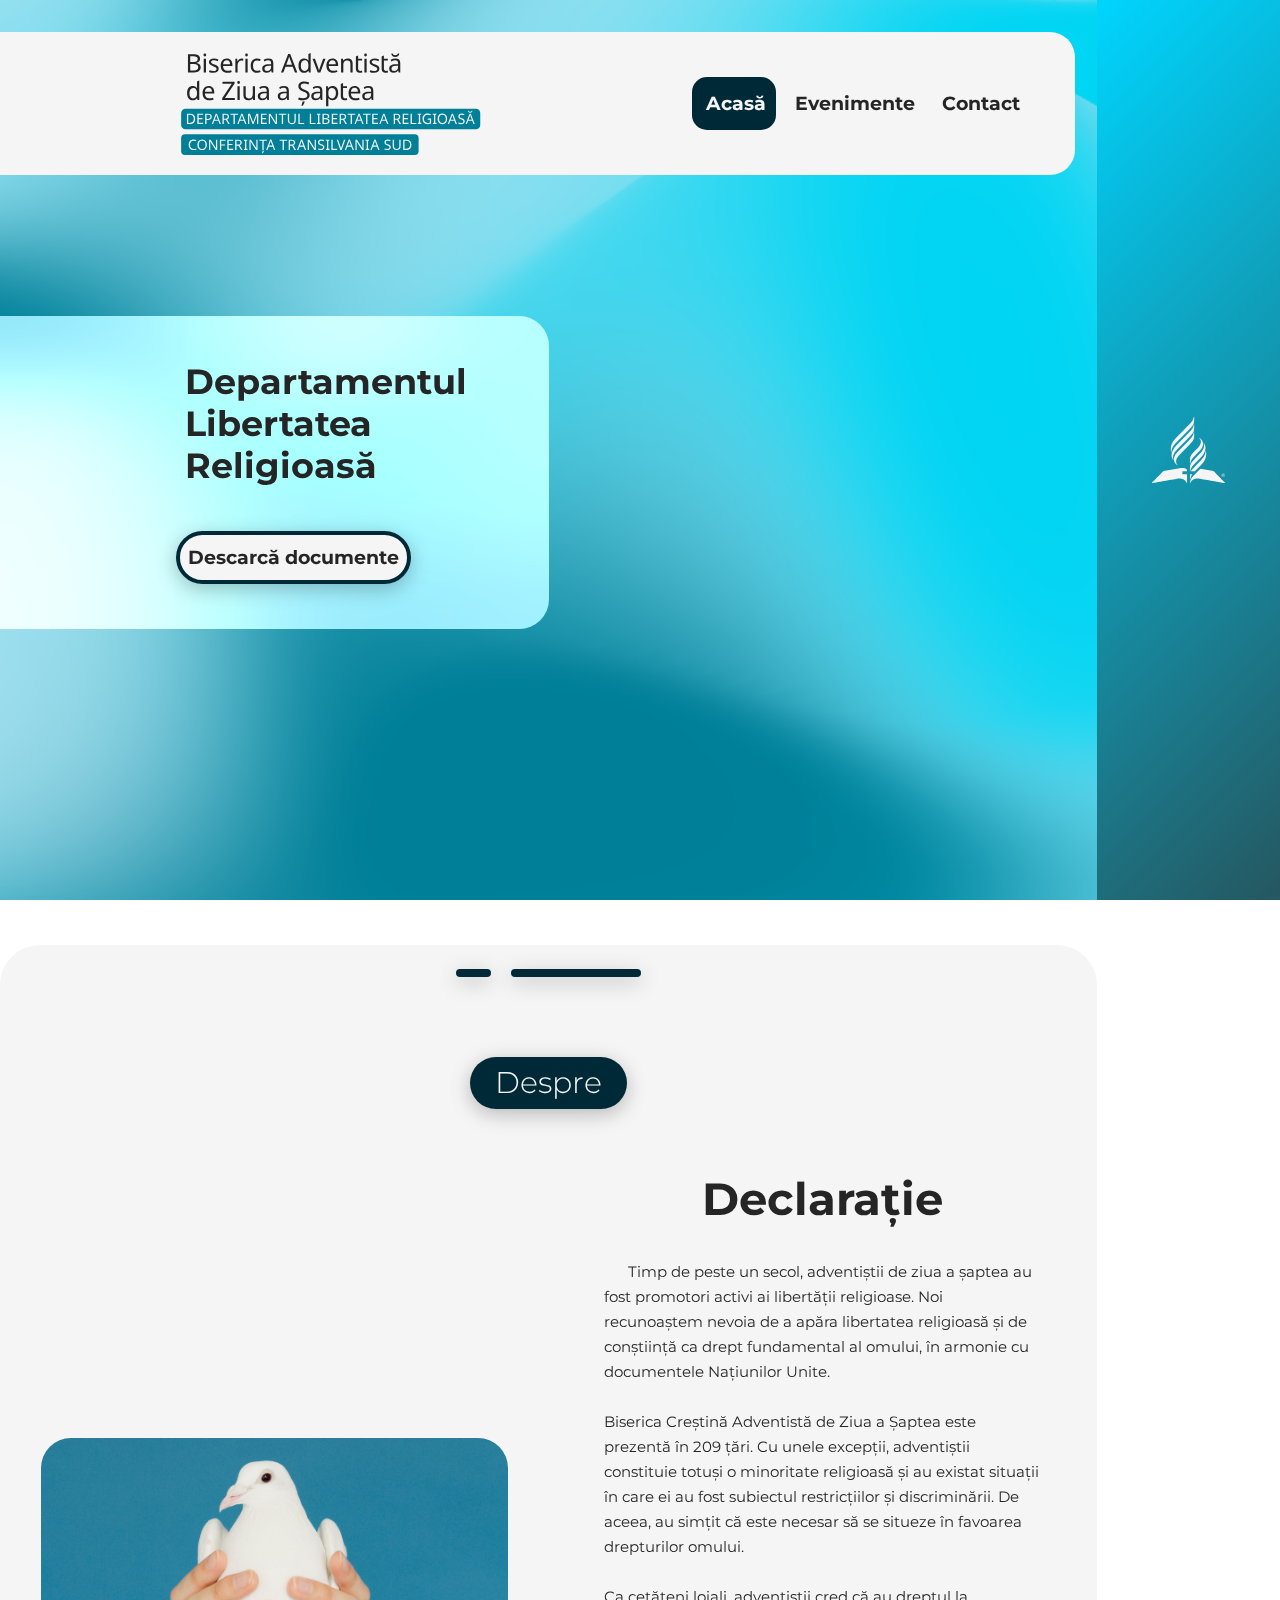
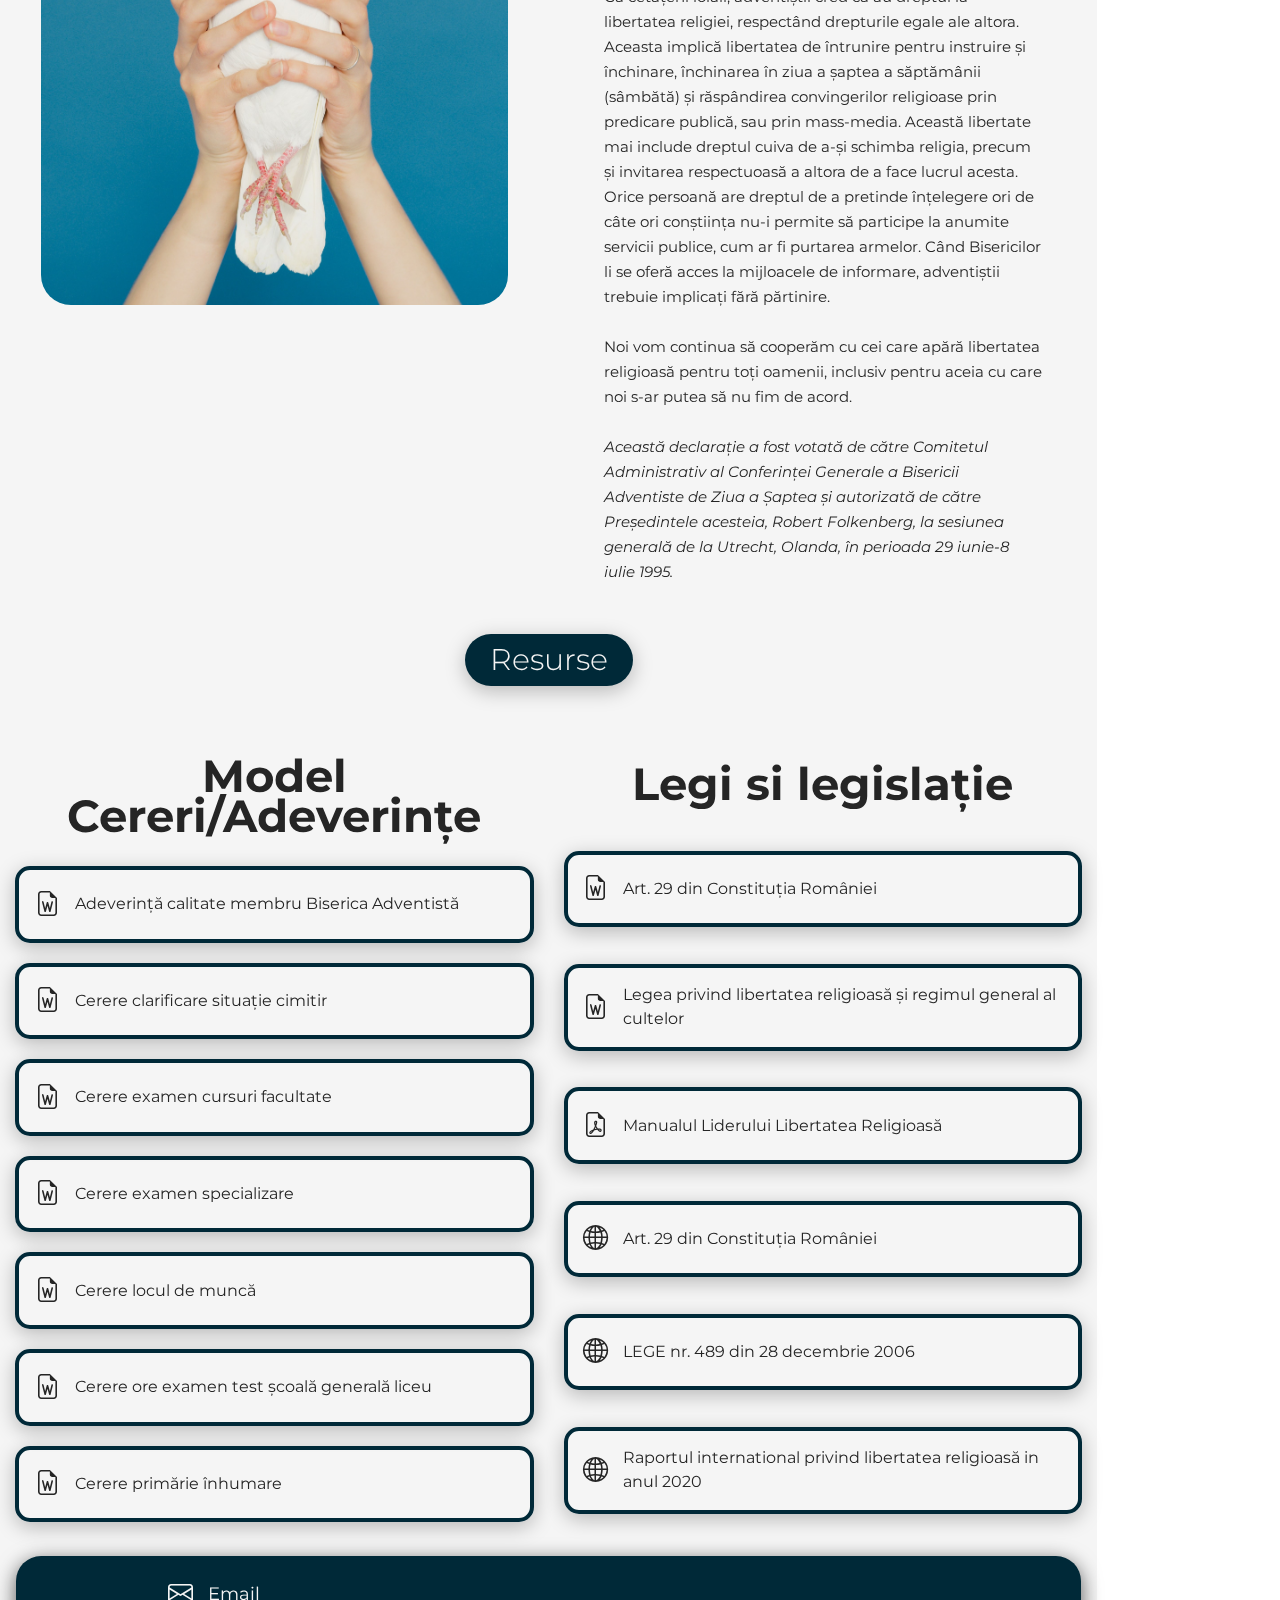
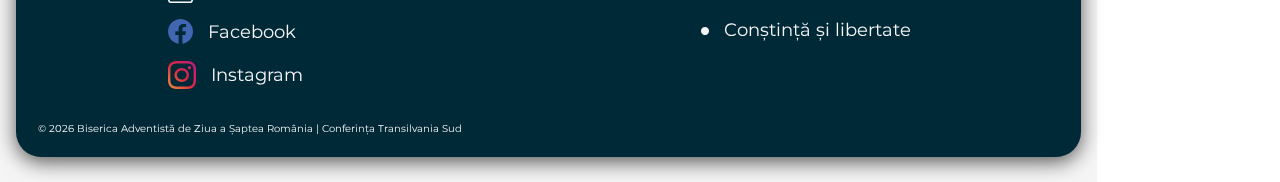
==== index.html @ 18b690fe "url changes" ====
﻿<!DOCTYPE html>

<html lang="ro">

    <head>
        <meta charset="utf-8">
        <meta name="viewport" content="width=device-width, initial-scale=1.0, viewport-fit=cover">
        <meta name="title" content="Departamentul Libertatea Religioasă | Conferința Transilvania Sud">
        <meta name="description"
            content='Site-ul oficial al departamentul "Libertatea Religioasă" al conferinței Transilvania-Sud'>
        <meta name="keywords" content="">
        <meta name="robots" content="index, follow">
        <meta name="language" content="Romanian">
        <meta name="copyright" content="Victor Greavu">
        <title>Departamentul Libertatea Religioasă | Conferința Transilvania Sud</title>
        <link rel="icon" type="image/png" href="img/favicon.png" />
        <link rel="stylesheet"
            href="https://fonts.googleapis.com/css2?family=Montserrat:ital,wght@0,100;0,200;0,300;0,400;0,500;0,600;0,700;0,900;1,100;1,200;1,300;1,400;1,500;1,600;1,700;1,800;1,900&display=swap">
        <link rel="stylesheet" href="https://cdn.jsdelivr.net/npm/bootstrap-icons@1.5.0/font/bootstrap-icons.css">
        <link href="https://stackpath.bootstrapcdn.com/bootstrap/4.3.1/css/bootstrap.min.css" rel="stylesheet">
        <link rel="stylesheet" href="./css/styles.css" type="text/css">
        <link rel="stylesheet" href="./css/index-style.css" type="text/css">
    </head>

    <body>
        <!-- The menu overlay -->
        <div id="my-nav-background" class="overlay">
        </div>
        <div id="my-nav" class="overlay-container">
            <div class="overlay-content">
                <!-- Close Button -->
                <div class="close-btn-background">
                    <a href="javascript:void(0)" class="close-btn" onclick="closeNav(); enableScrolling()">&times;</a>
                </div>
                <!-- Menu Buttons -->
                <ul class="overlay-buttons">
                    <li class="overlay-item">
                        <a class="overlay-link" href="./index.html" onclick="closeNav(); enableScrolling()">Acasă</a>
                    </li>
                    <li class="overlay-item">
                        <a class="overlay-link" href="./evenimente.html"
                            onclick="closeNav(); enableScrolling()">Evenimente</a>
                    </li>
                    <li class="overlay-item">
                        <a class="overlay-link" href="./contact.html"
                            onclick="closeNav(); enableScrolling()">Contact</a>
                    </li>
                    <!-- Church Symbol -->
                    <img class="church-logo" src="./img/20211024_biserica_adventista_LR_TransSud_Symbol.svg" alt="Logo">
                    <!-- Paragraph -->
                    <p class="overlay-p">Biserica Adventistă de Ziua a Șaptea România<br>Conferința Transilvania Sud
                    </p>
                </ul>
            </div>

        </div>
        <!-- Gradient -->
        <canvas id="gradient-canvas" data-transition-in></canvas>
        <!-- Sabbath Column -->
        <a class="sabbath-column" id="sabbath-column-button" onclick="openNav(); disableScrolling()">
            <img class="symbol" src="./img/20211024_biserica_adventista_LR_TransSud_Symbol.svg" alt="Logo">
        </a>
        <!-- Navbar -->
        <nav id="navbar-bar" class="navbar my-nav my-menu">
            <div id="navbar-brand" class="navbar-brand">
                <!-- Church Department -->
                <a class="church-name-button brand-name" href="./index.html">
                    <img class="church-name-logo" id="church-name-logo"
                        src="./img/20211024_biserica_adventista_LR_TransSud_L Secondary.svg" alt="Logo">
                </a>
            </div>
            <!-- Buttons -->
            <div class="navbar-nav desktop-nav">
                <div class="link-list">
                    <li class="nav-item">
                        <a class="navbar-button active-tab" href="./index.html">
                            <span>Acasă</span>
                        </a>
                    </li>
                    <li class="nav-item">
                        <a class="navbar-button" href="./evenimente.html">
                            <span>Evenimente</span>
                        </a>
                    </li>
                    <li class="nav-item">
                        <a class="navbar-button" href="./contact.html">
                            <span>Contact</span>
                        </a>
                    </li>
                </div>
            </div>
            <!-- Mobile Menu -->
            <div class="navbar-toggler">
                <a class="mobile-navbar-button navbar-button" id="mobile-navbar-button"
                    onclick="openNav(); disableScrolling()">
                    <i class=" bi bi-list"></i>
                </a>
            </div>
        </nav>
        <!-- Scroll To Top Button -->
        <button type="button" class="scroll-to-top-btn" id="scroll-to-top-btn">
            <i class="bi bi-chevron-bar-up"></i>
        </button>
        <!-- Main -->
        <main id="main" class="no-blur-filter">
            <div id="banner-title" class="banner">
                <div class="title-container">
                    <div id="title-box" class="title-box">
                        <h1 class="title">Departamentul Libertatea Religioasă</h1>
                        <div class="title-button-container">
                            <a class="title-button" href="#resources">
                                <span>Descarcă documente</span>
                            </a>
                        </div>
                    </div>
                </div>
            </div>
            <section class="all-sections">
                <br>
                <div class="line-container">
                    <div class="line-short"></div>
                    <div class="line-long"></div>
                </div>
                <section class="about">
                    <div id="about" class="about-title">
                        <h3>Despre</h3>
                    </div>
                    <div class="row">
                        <div class="col-lg-6 col-md-12">
                            <img class="image-about" src="img/pigeon.jpg" alt="Pigeon">
                        </div>
                        <div class="col-lg-6 col-md-12">
                            <p class="about-subtitle">Declaraţie</p>
                            <p>Timp de peste un secol, adventiştii de ziua a şaptea au fost promotori activi ai
                                libertăţii religioase. Noi recunoaştem nevoia de a apăra libertatea religioasă şi de
                                conştiinţă ca drept fundamental al omului, în armonie cu documentele
                                Naţiunilor Unite.<br><br> Biserica Creştină Adventistă de Ziua a Şaptea este prezentă în
                                209
                                ţări. Cu unele excepţii, adventiştii constituie totuşi o minoritate religioasă şi au
                                existat situaţii în care ei au fost subiectul restricţiilor
                                şi discriminării. De aceea, au simţit că este necesar să se situeze în favoarea
                                drepturilor omului.
                                <br><br>Ca cetăţeni loiali, adventiştii cred că au dreptul la libertatea religiei,
                                respectând drepturile egale ale altora. Aceasta implică libertatea de întrunire pentru
                                instruire şi închinare, închinarea în ziua a şaptea a
                                săptămânii (sâmbătă) şi răspândirea convingerilor religioase prin predicare publică, sau
                                prin mass&#8209;media. Această libertate mai include dreptul cuiva de a&#8209;şi schimba
                                religia,
                                precum şi invitarea respectuoasă a altora de a face
                                lucrul acesta. Orice persoană are dreptul de a pretinde înţelegere ori de câte ori
                                conştiinţa nu&#8209;i permite să participe la anumite servicii publice, cum ar fi
                                purtarea
                                armelor. Când Bisericilor li se oferă acces la mijloacele
                                de informare, adventiştii trebuie implicaţi fără părtinire. <br><br> Noi vom continua să
                                cooperăm cu cei care apără libertatea religioasă pentru toţi oamenii, inclusiv pentru
                                aceia cu care noi s&#8209;ar putea să nu fim de acord.<br> <br>
                                <em> Această declaraţie a fost votată de către Comitetul Administrativ al Conferinţei
                                    Generale a Bisericii Adventiste de Ziua a Şaptea şi autorizată de către Preşedintele
                                    acesteia, Robert Folkenberg, la sesiunea generală de la Utrecht,
                                    Olanda, în perioada 29 iunie&#8209;8 iulie 1995.</em>
                            </p>
                        </div>
                    </div>
                </section>

                <section class="resources">
                    <div id="resources" class="resources-title">
                        <h3>Resurse</h3>
                    </div>
                    <div class="row">
                        <div class="col-lg-6 col-md-12">
                            <p class="resource-category-title">Model Cereri/Adeverințe</p>
                            <div class="resource-download-bg">
                                <a class="resource-download-button"
                                    href="/files/Adeverință-calitate-membru-Biserica-Adventistă.docx" download="">
                                    <div class="resource-download-icon"><i class="bi bi-file-earmark-word"></i></div>
                                    <span>Adeverință calitate membru Biserica Adventistă</span>
                                </a>
                            </div>
                            <div class="resource-download-bg">
                                <a class="resource-download-button"
                                    href="/files/Cerere-clarificare-situație-cimitir.docx" download="">
                                    <div class="resource-download-icon"><i class="bi bi-file-earmark-word"></i></div>
                                    <span>Cerere clarificare situație cimitir</span>
                                </a>
                            </div>
                            <div class="resource-download-bg">
                                <a class="resource-download-button" href="/files/Cerere-examen-cursuri-facultate.docx"
                                    download="">
                                    <div class="resource-download-icon"><i class="bi bi-file-earmark-word"></i></div>
                                    <span>Cerere examen cursuri facultate</span>
                                </a>
                            </div>
                            <div class="resource-download-bg">
                                <a class="resource-download-button" href="/files/Cerere-examen-specializare.docx"
                                    download="">
                                    <div class="resource-download-icon"><i class="bi bi-file-earmark-word"></i></div>
                                    <span>Cerere examen specializare</span>
                                </a>
                            </div>
                            <div class="resource-download-bg">
                                <a class="resource-download-button" href="/files/Cerere-locul-de-muncă.docx"
                                    download="">
                                    <div class="resource-download-icon"><i class="bi bi-file-earmark-word"></i></div>
                                    <span>Cerere locul de muncă</span>
                                </a>
                            </div>
                            <div class="resource-download-bg">
                                <a class="resource-download-button"
                                    href="/files/Cerere-ore-examen-test-școală-generală-liceu.docx" download="">
                                    <div class="resource-download-icon"><i class="bi bi-file-earmark-word"></i></div>
                                    <span>Cerere ore examen test școală generală liceu</span>
                                </a>
                            </div>
                            <div class="resource-download-bg">
                                <a class="resource-download-button" href="/files/Cerere-primărie-înhumare.docx"
                                    download="">
                                    <div class="resource-download-icon"><i class="bi bi-file-earmark-word"></i></div>
                                    <span>Cerere primărie înhumare</span>
                                </a>
                            </div>
                        </div>

                        <div class="col-lg-6 col-md-12">
                            <p class="resource-category-title">Legi si legislație</p>
                            <div class="resource-download-bg">
                                <a class="resource-download-button" href="/files/Art.29-din-Constituția-României.docx"
                                    download="">
                                    <div class="resource-download-icon"><i class="bi bi-file-earmark-word"></i></div>
                                    <span>Art. 29 din Constituția României</span>
                                </a>
                            </div>
                            <div class="resource-download-bg">
                                <a class="resource-download-button"
                                    href="/files/Legea-privind-libertatea-religioasă-și-regimul-general-al-cultelor.docx"
                                    download="">
                                    <div class="resource-download-icon"><i class="bi bi-file-earmark-word"></i></div>
                                    <span>Legea privind libertatea religioasă și regimul general al cultelor</span>
                                </a>
                            </div>
                            <div class="resource-download-bg">
                                <a class="resource-download-button" href="/files/Manual-Lider-LR.pdf" download="">
                                    <div class="resource-download-icon"><i class="bi bi-file-earmark-pdf"></i></div>
                                    <span>Manualul Liderului Libertatea Religioasă</span>
                                </a>
                            </div>
                            <div class="resource-download-bg">
                                <a class="resource-download-button"
                                    href="https://www.constitutiaromaniei.ro/art-29-libertatea-constiintei"
                                    target="_blank">
                                    <div class="resource-download-icon"><i class="bi bi-globe2"></i></div><span>Art. 29
                                        din Constituția României</span>
                                </a>
                            </div>
                            <div class="resource-download-bg">
                                <a class="resource-download-button"
                                    href="http://legislatie.just.ro/Public/DetaliiDocument/156588" target="_blank">
                                    <div class="resource-download-icon"><i class="bi bi-globe2"></i></div><span>LEGE nr.
                                        489 din 28 decembrie 2006</span>
                                </a>
                            </div>
                            <div class="resource-download-bg">
                                <a class="resource-download-button"
                                    href="https://ro.usembassy.gov/ro/romania-raportul-international-privind-libertatea-religioasa-in-anul-2020"
                                    target="_blank">
                                    <div class="resource-download-icon"><i class="bi bi-globe2"></i></div><span>Raportul
                                        international privind libertatea religioasă in anul 2020</span>
                                </a>
                            </div>
                        </div>
                    </div>
                    <br>
                </section>

            </section>
            <!-- Footer -->
            <footer>
                <div class="footer-bg">
                    <!-- Social Media -->
                    <div class="row">
                        <div class="col-lg-6 col-md-12">
                            <div class="social-media">
                                <a class="social-media-button" href="mailto: transilvaniasud@adventist.ro"
                                    target="_blank">
                                    <div class="social-media-icon icon-email"><i class="bi bi-envelope"></i></div>
                                    <span>Email</span>
                                </a>
                                <a class="social-media-button" href="https://www.facebook.com/adventistsud"
                                    target="_blank">
                                    <div class="social-media-icon icon-facebook"><i class="bi bi-facebook"></i></div>
                                    <span>Facebook</span>
                                </a>
                                <a class="social-media-button"
                                    href="https://www.instagram.com/conferinta.transilvania.sud" target="_blank">
                                    <div class="social-media-icon icon-instagram">
                                        <h3><i class="bi bi-instagram"></i></h3>
                                    </div><span>Instagram</span>
                                </a>
                            </div>
                        </div>
                        <div class="col-lg-6 col-md-12">
                            <div class="useful-links">
                                <a class="useful-links-button" href="https://constiintasilibertate.ro/" target="_blank">
                                    <div class="useful-links-icon"><i class="bi bi-circle-fill"></i></div>
                                    <span>Conștință și libertate</span>
                                </a>
                            </div>
                        </div>
                    </div>
                    <!-- Copyright -->
                    <div class="copyright">
                        <a class="copyright" id="copyright" href="https://adventistsud.ro" target="_blank"></a>
                    </div>
                </div>
            </footer>
        </main>
        <script src="https://ajax.googleapis.com/ajax/libs/jquery/3.6.0/jquery.min.js"></script>
        <script src="./js/script.js"></script>
        <script type="module" src="./js/scriptGradient.js"></script>
    </body>

</html>
---- css/styles.css ----
/* General */
html * {
    font-family: 'Montserrat';
    box-sizing: border-box;
}

html,
body {
    height: 100vh;
    width: 100%;
    scroll-behavior: smooth;
}

.row {
    margin: 0;
}

a:hover {
    text-decoration: none;
    color: #f5f5f5;
}

p {
    margin: 0;
}

#main {
    width: 85.72%;
}

/* Show/Hide Elements */
.elements-hide {
    transition: 0.5s;
    opacity: 0;
}

.elements-visible {
    transition: 0.5s;
    opacity: 1;
}

/* Gradient */
#gradient-canvas {
    position: fixed;
    height: 100vh;
    width: 100%;
    --gradient-color-1: #9ae1f0;
    --gradient-color-2: #cbdfeb;
    --gradient-color-3: #007f98;
    --gradient-color-4: #00d5f3;
    z-index: -2;
}

/* Menu Overlay */
.overlay {
    -webkit-backdrop-filter: blur(40px) contrast(90%);
    backdrop-filter: blur(40px) contrast(90%);
    position: fixed;
    padding: 0 1rem 1rem;
    height: 100%;
    width: 100%;
    right: 0%;
    z-index: -5;
    opacity: 0;
    transition: .5s;
}

.overlay-container {
    position: fixed;
    padding: 0 1rem 1rem;
    width: 85.68%;
    right: -100%;
    height: 100%;
    background-color: rgba(0, 127, 152, 0.75);
    border-radius: 4vh 0 0 4vh;
    display: flex;
    justify-content: left;
    align-items: flex-start;
    text-align: left;
    z-index: 6;
    transition: right .4s ease-in-out;
}

/* Position the content inside the overlay */
.overlay-content {
    height: 100%;
    overflow-y: scroll;
    right: 7rem;
    display: flex;
    flex-direction: column;
    justify-content: center;
    overflow: hidden;
}

.overlay-buttons {
    display: flex;
    list-style: none;
    flex-direction: column;
    padding-inline-start: 20px;
}

/* The navigation links inside the overlay */
.overlay-link {
    padding: 8px;
    text-decoration: none;
    color: #f5f5f5;
    display: block;
    transition: 0.3s;
    font-size: 40px;
    max-width: 0;
}

.overlay-link:hover,
.overlay-link:focus,
.close-btn:hover,
.close-btn:focus {
    color: #255760;
}

/* Position the close button (top left corner) */
.close-btn-background {
    position: absolute;
    top: 1rem;
    left: -15.5%;
    color: #f5f5f5;
    width: 3rem;
    height: 3rem;
    padding: .6rem;
    border-radius: 50%;
    background-color: rgb(0, 127, 152);
    font-size: 2.7rem;
    line-height: 1.7rem;
    text-align: center;
    cursor: pointer;
    transition: .4s;
}

.close-btn-background:hover {
    background-color: whitesmoke;
    transition: .4s;
}

.close-btn-background:hover>.close-btn {
    color: #255760;
    transition: .4s;
}

.close-btn {
    color: whitesmoke;
}

.church-logo {
    width: 4rem;
    padding: 1em 0 2em 0;
}

.overlay-p {
    color: whitesmoke;
    font-size: 1.2rem;
    cursor: default;
}

/* Sabbath Column */
.sabbath-column {
    position: fixed;
    /* height: calc(100vh - calc(100vh - 100%)); */
    height: 100vh;
    right: 0;
    width: 14.28%;
    background-image: linear-gradient(-45deg, #255760 0%, #00d5fe 100%);
    display: flex;
    align-items: center;
    justify-content: center;
    z-index: 4;
}

.sabbath-column:before {
    position: absolute;
    top: 0;
    right: 0;
    bottom: 0;
    left: 0;
    content: "";
    display: flex;
    align-items: center;
    justify-content: center;
    background-image: linear-gradient(-45deg, #00d5fe 0%, #255760 100%);
    z-index: -1;
    transition: 0.3s linear;
    opacity: 0;
}

.sabbath-column:hover:before {
    opacity: 1;
    cursor: pointer;
}

#navbar {
    transition: .5s;
}

#mobile-navbar-button {
    transition: .5s;
}

/* --- Navbar --- */
#navbar-bar {
    display: flex;
    position: fixed;
    top: 2em;
    flex-wrap: nowrap;
    z-index: 5;
    transition: .4s;
}

.my-menu {
    background-color: whitesmoke;
    flex-direction: row;
    justify-content: space-between;
    border-top-right-radius: 25px;
    border-bottom-right-radius: 25px;
    width: 84%
}

.desktop-nav {
    position: absolute;
    right: 4%;
}

.my-nav .navbar-brand .brand-name {
    display: flex;
    flex-direction: column;
    width: -webkit-fit-content;
    width: -moz-fit-content;
    width: fit-content;
    text-decoration: none;
    color: #252525;
}

.navbar-nav.desktop-nav .link-list {
    display: flex;
    justify-content: flex-end;
    flex-direction: row;
}

.my-nav .navbar-nav .nav-item {
    width: -webkit-fit-content;
    width: -moz-fit-content;
    width: fit-content;
}

.navbar-button {
    font-size: 1.2rem;
    font-weight: 700;
    color: #252525;
    display: flex;
    justify-content: left;
    transition: .4s;
    display: flex;
    align-items: center;
    margin: 0 2%;
    border-radius: 15px;
    padding: 4px 6px;
}

.navbar-button:hover {
    color: #f5f5f5;
    background-color: #002938;
    border-radius: 15px;
    transition: .4s;
}

.active-tab {
    color: #f5f5f5;
    background-color: #002938;
    border-radius: 15px;
}

.navbar-button span {
    display: flex;
    align-items: center;
    padding: .5rem;

}

.navbar-toggler {
    position: absolute;
    right: 4%;
}

/* Mobile Navbar */
.mobile-navbar-button {
    border: 3pt solid #002938;
    color: #002938;
    height: 60px;
    width: 60px;
    background: whitesmoke;
    border-radius: 50px;
    cursor: pointer;
    display: flex;
    align-items: center;
    justify-content: center;
}

.mobile-navbar-button:hover {
    color: whitesmoke !important;
    background-color: #002938;
    border-color: whitesmoke;
    border-radius: 50px;
}

i.bi.bi-list {
    font-size: 1.8em;
}

/* Church Name */
.church-name-logo {
    width: 35vh;
    z-index: 5;
    object-fit: cover;
}

/* --- Footer --- */
footer {
    display: flex;
    background-color: #f5f5f5;
    text-align: initial;
    color: #f5f5f5;
    justify-content: center;
    padding-bottom: 25px !important;
}

.footer-bg {
    background-color: #002938;
    width: 97%;
    border-radius: 25px;
    box-shadow: 0px 5px 20px rgba(0, 0, 0, 0.65);
}

footer .col-bg-6,
footer .col-md-12 {
    display: grid;
    align-items: left;
    justify-content: left;
    padding-left: 14.28%;
}

/* --- Social Media Buttons --- */
.social-media {
    display: block;
    padding: 20px 0px 20px 0px;
}

.social-media-button {
    display: flex;
    justify-content: left;
    font-size: 18px;
}

.social-media-button .social-media-icon {
    display: flex;
    align-items: center;
}

.social-media-button span {
    display: flex;
    align-items: center;
    color: #f5f5f5;
}

.social-media-icon {
    margin-right: 15px;
    font-size: 25px;
}

.icon-email {
    color: #f5f5f5;
}

.icon-facebook {
    color: #4267B2;
}

.icon-instagram h3 {
    background: #f09433;
    background: -moz-linear-gradient(45deg, #f09433 0%, #e6683c 25%, #dc2743 50%, #cc2366 75%, #bc1888 100%);
    background: -webkit-linear-gradient(45deg, #f09433 0%, #e6683c 25%, #dc2743 50%, #cc2366 75%, #bc1888 100%);
    background: linear-gradient(45deg, #f09433 0%, #e6683c 25%, #dc2743 50%, #cc2366 75%, #bc1888 100%);
    filter: progid: DXImageTransform.Microsoft.gradient(startColorstr='#f09433', endColorstr='#bc1888', GradientType=1);
    -webkit-background-clip: text;
    background-clip: text;
    -webkit-text-fill-color: transparent;
    margin-top: 8px;
}

.icon-instagram i:before {
    display: inline;
}

.social-media-button span:hover {
    text-decoration: underline;
}

/* Useful Links */
.useful-links-button {
    display: flex;
    color: #f5f5f5;
    font-size: 18px;
}

.useful-links-button:hover {
    text-decoration: underline;
}

.useful-links-icon {
    display: flex;
    align-items: center;
    margin-right: 15px;
    font-size: 8px;
}


/* --- Copyright --- */
.copyright {
    display: flex;
    cursor: pointer;
    text-decoration: #f5f5f5;
    color: #f5f5f5;
    margin: 0% 0% 1% 1%;
    font-size: 10px;
}

.copyright:hover {
    text-decoration: underline;
}

/* Scroll Up Button */
.scroll-to-top-btn {
    display: inline-block;
    position: fixed;
    border: none;
    color: #f5f5f5;
    height: 60px;
    width: 60px;
    margin: 0 5px;
    overflow: hidden;
    background: #002938;
    border-radius: 50px;
    cursor: pointer;
    align-items: center;
    justify-content: center;
    text-align: center;
    bottom: 50px;
    right: 1.5%;
    z-index: 100;
    opacity: 0;
    transform: translateY(150px);
    transition: all .5s ease;
    box-shadow: 0px 5px 20px rgba(0, 0, 0, 0.65);
}

.scroll-to-top-btn:hover {
    opacity: 1;
}

i.bi.bi-chevron-bar-up {
    font-size: 1.8em;
}

.show-btn {
    opacity: 0.75;
    transform: translateY(0px);
}

.scroll-to-top-btn:focus {
    outline: none;
}

/* --- Media Queries ---- */

/* Extra small devices (portrait phones, less than 576px)*/
@media (max-width: 576px) {
    .symbol {
        max-width: 90%;
    }

    .desktop-nav {
        visibility: hidden;
    }

    .my-nav .navbar-brand {
        padding-left: 0%;
    }

    .banner-button {
        font-size: 25px;
    }

    .overlay-link {
        font-size: 30px
    }

    .overlay-p {
        font-size: .7rem;
    }

    .copyright {
        font-size: 12px;
    }

    .church-name-logo {
        width: 23vh;

    }

    .desktop-navbar {
        visibility: hidden;
    }

    .banner-wrapper .banner-button:nth-child(1):hover {
        width: 2.2em;
    }

    .copyright {
        text-align: center;
        justify-content: center;
    }

    .social-media-button {
        justify-content: center;
    }

    footer .col-bg-6,
    footer .col-md-12 {
        display: grid;
        align-items: center;
        justify-content: center;
        padding-left: 0;
    }

    .useful-links-button {
        padding-bottom: 30px;
    }
}

/* Small devices (landscape phones, 576px and up) */
@media (min-width: 576px) {
    .desktop-nav {
        visibility: hidden;
    }

    .my-nav .navbar-brand {
        padding-left: 0%;
    }

    .symbol {
        max-width: 70%;
    }

    .banner-button {
        font-size: 30px;
    }

    .banner {
        background-attachment: scroll;
    }

    .navbar-toggler {
        visibility: visible;
    }

    .desktop-nav {
        visibility: hidden;
    }

    .banner-wrapper .banner-button:nth-child(1):hover {
        width: 2.2em;
    }

    .social-media-button {
        justify-content: center;
    }

    footer .col-bg-6,
    footer .col-md-12 {
        display: grid;
        align-items: center;
        justify-content: center;
        padding-left: 0;
    }

    .useful-links-button {
        padding-bottom: 30px;
    }
}

/* Medium devices (tablets, 768px and up) */
@media (min-width: 768px) {
    body {
        text-align: initial;
    }

    .banner-wrapper .banner-button:nth-child(1):hover {
        width: 6.5em;
    }

    .social-media-button {
        justify-content: center;
    }

    footer .col-bg-6,
    footer .col-md-12 {
        display: grid;
        align-items: center;
        justify-content: center;
        padding-left: 0;
    }

    .useful-links-button {
        padding-bottom: 30px;
    }
}

/* Large devices (desktops, 992px and up) */
@media (min-width: 992px) {

    .my-nav .navbar-brand {
        padding-left: 15%;
    }

    .church-name-logo {
        left: 13%;
    }

    .social-media-button {
        justify-content: left;
    }

    footer .col-bg-6,
    footer .col-md-12 {
        display: grid;
        align-items: left;
        justify-content: left;
        padding-left: 14.28%;
    }

    .useful-links-button {
        padding-bottom: 15px;
    }
}

/* Extra large devices (large desktops, 1200px and up) */
@media (min-width: 1200px) {

    .symbol {
        max-width: 40%;
    }

    .navbar-toggler {
        visibility: hidden;
    }

    .desktop-nav {
        visibility: visible;
    }
}
---- css/index-style.css ----
/* --- Tite --- */
#banner-title {
    height: 105vh;
}

.title {
    margin-left: 20px;
    padding-right: 10%;
    top: 40%;
    color: #252525;
    font-weight: 700;
    cursor: default;
    border-radius: 0 30px 30px 0;
    padding-bottom: 4vh;
}

.title-container {
    transition-duration: 300ms;
    z-index: -1;
    height: 100%;
    display: flex;
    align-items: center;
}

.title-box {
    background-color: rgba(255, 255, 255, 0.5);
    font-family: sans-serif;
    -webkit-backdrop-filter: blur(40px) contrast(90%) brightness(150%);
    backdrop-filter: blur(40px) contrast(90%) brightness(150%);
    border-radius: 0 30px 30px 0;
    max-height: 50%;
    padding: 5vh 0;
}

.title-button {
    font-size: 1.2rem;
    font-weight: 700;
    color: #252525;
    display: flex;
    justify-content: left;
    transition: .4s;
    border-radius: 50px;
    background-color: whitesmoke;
    border: 3pt solid #002938;
}

.title-button-container {
    box-shadow: 0 5px 20px rgba(0, 0, 0, 0.25);
    margin-left: 30%;
    transition: .4s;
    max-width: -moz-fit-content;
    max-width: fit-content;
    border-radius: 50px;
}

.title-button:hover {
    color: #f5f5f5;
    background-color: #002938;
    border-color: whitesmoke;
    border-radius: 50px;
    transition: .4s;
}

.title-button span {
    display: flex;
    align-items: center;
    padding: .5rem;
}

/* Line */
.line-container {
    display: flex;
    justify-content: center;
}

.line-short {
    text-align: right;
    justify-content: right;
    width: 35px;
    border: 4px solid #002938;
    background: #002938;
    border-radius: 10px;
    margin-bottom: 50px;
    margin-top: 0px;
    box-shadow: 0px 5px 20px rgba(0, 0, 0, 0.25);
}

.line-long {
    align-items: center;
    width: 130px;
    border: 4px solid #002938;
    background: #002938;
    border-radius: 10px;
    margin-left: 20px;
    margin-bottom: 50px;
    margin-top: 0px;
    box-shadow: 0px 5px 20px rgba(0, 0, 0, 0.25);
}

/* --- Sections --- */
.all-sections {
    margin: auto;
    color: #252525;
    background: #f5f5f5;
}

.resources-title,
.about-title {
    display: flex;
    align-items: center;
    justify-content: center;
}

.resources-title h3,
.about-title h3 {
    text-align: center;
    overflow: visible;
    padding: 8px 25px;
    color: #f5f5f5;
    font-size: 30px;
    font-weight: 300;
    cursor: default;
    background-color: #002938;
    border-radius: 50px;
    width: -moz-fit-content;
    width: fit-content;
    margin: auto;
    margin: 30px 0;
    box-shadow: 0 5px 20px rgba(0, 0, 0, 0.25);
}

.col-md-12,
.col-lg-6 {
    display: grid;
    align-items: center;
    justify-content: center;
}

.about-subtitle,
.resource-category-title {
    overflow-wrap: break-word;
    text-align: center;
    margin: 40px 0 20px 0;
    line-height: 40px;
    word-break: keep-all;
    font-weight: bold;
    font-size: 45px;
    margin: 40px 0 20px 0;
}

/* About Section */
.about p:nth-child(2) {
    text-indent: 1.5rem;
    font-size: 15px;
    line-height: 25px;
    word-wrap: break-word;
    -webkit-hyphens: auto;
    hyphens: auto;
    text-align: left;
    margin: 20px 40px;
}

.image-about {
    width: 90%;
    border-radius: 30px;
    transition: all 0.6s ease-out;
    margin: auto;
}

/* Resources Section */
.resource-download-button {
    padding: 3%;
    color: #252525;
    display: flex;
    justify-content: left;
    transition: .4s;
    border: 3pt solid #002938;
    border-radius: 15px;
    box-shadow: 0 5px 20px rgba(0, 0, 0, 0.25);
}

.resource-download-button:hover {
    color: #f5f5f5;
    transition: .4s;
}

.resource-download-button .resource-download-icon {
    display: flex;
    align-items: center;
}

.resource-download-button span {
    display: flex;
    align-items: center;
}

.resource-download-bg {
    border-radius: 15px;
    margin: 10px 0 10px 0;
    transition: .4s;
}

.resource-download-button:hover {
    background-color: #002938;
    transition: .4s;
    border: 3pt solid #f5f5f5;
}

.resource-download-icon {
    margin-right: 15px;
    font-size: 25px;
}

/* --- Media Queries ---- */

/* Extra small devices (portrait phones, less than 576px)*/
@media (max-width: 576px) {
    .symbol {
        max-width: 90%;
    }

    .title-box {
        width: 100%;
        border-radius: 0;
    }

    .title {
        font-size: 30px;
        padding-left: 0%;
        border-radius: 0;
    }

    .title-button-container {
        margin-left: 4%;
    }

    .all-sections {
        border-radius: 0;
    }

    .resource-category-title,
    .about-subtitle {
        font-size: 25px;
    }
}

/* Small devices (landscape phones, 576px and up) */
@media (min-width: 576px) {
    .title-box {
        width: 75%;
        border-radius: 0 30px 30px 0;
    }

    .title {
        font-size: 30px;
        padding-left: 0%;
        border-radius: 0 30px 30px 0;
    }

    .title-button-container {
        margin-left: 4%;
    }

    .all-sections {
        border-radius: 0;
    }

    .aboutName {
        font-size: 45px;
    }
}

/* Medium devices (tablets, 768px and up) */
@media (min-width: 768px) {
    .all-sections {
        border-radius: 40px 40px 0 0;
    }
}

/* Large devices (desktops, 992px and up) */
@media (min-width: 992px) {
    .title {
        font-size: 35px;
        padding-left: 30%;
    }

    .title-button-container {
        margin-left: 32%;
    }

    .title-box {
        width: 50%;
    }
}

/* Extra large devices (large desktops, 1200px and up) */
@media (min-width: 1200px) {
    .title {
        font-size: 35px;
    }
}
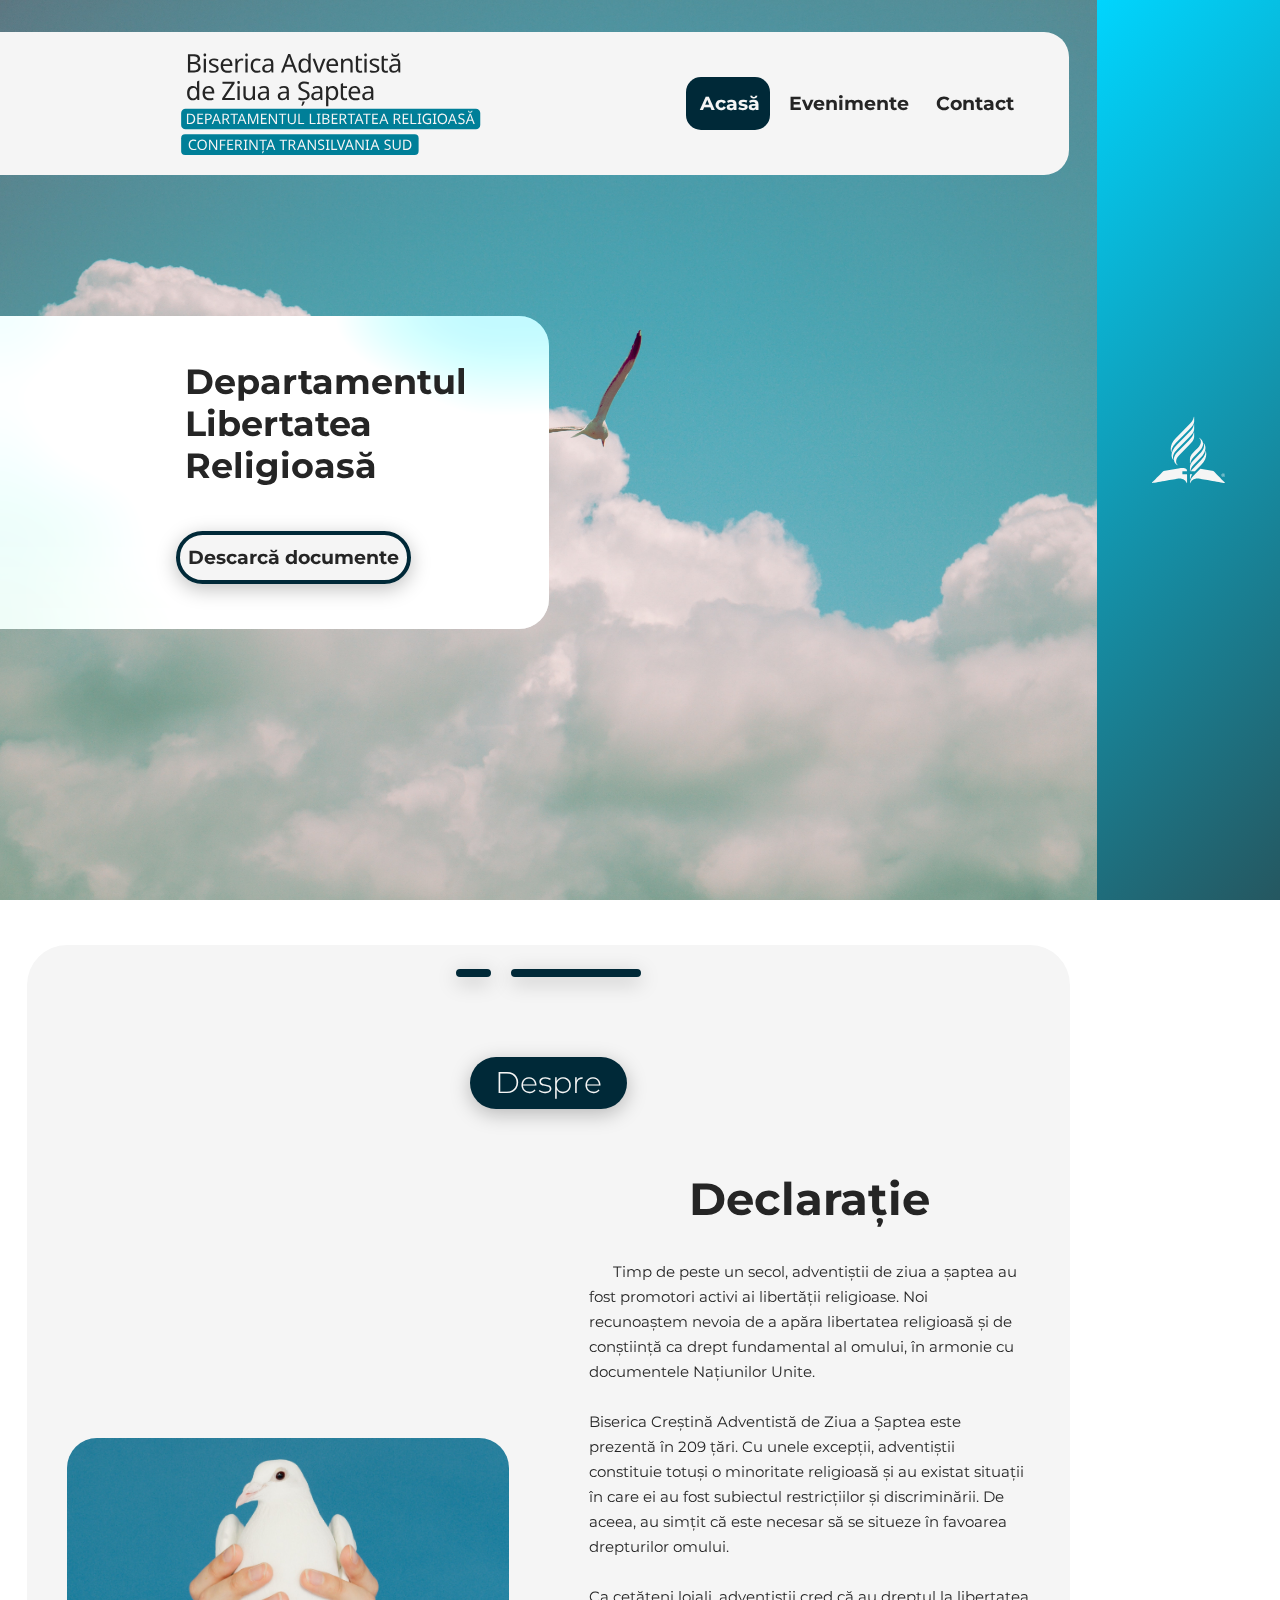
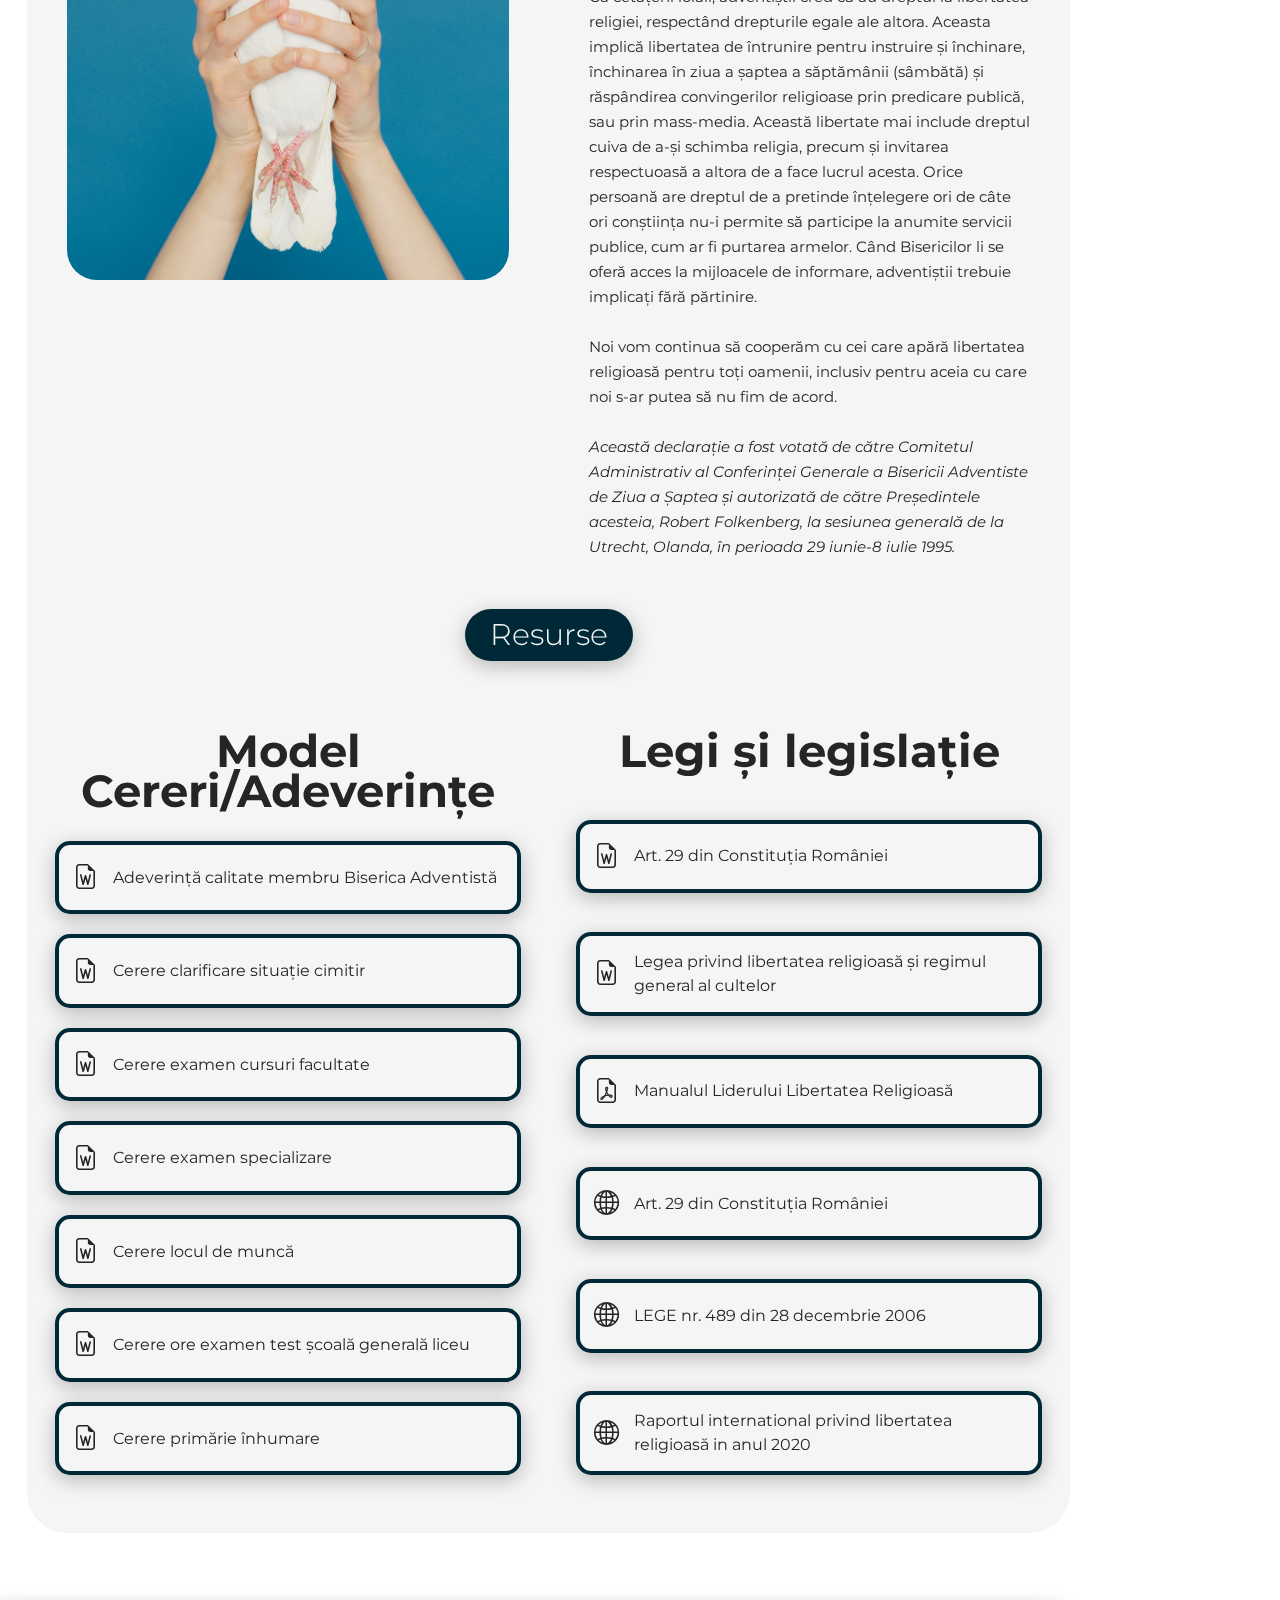
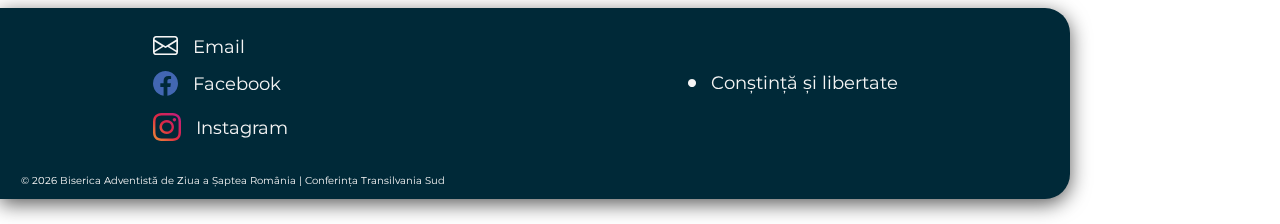
==== commit afb9799a: "nre background + fixes" ====
--- a/index.html
+++ b/index.html
@@ -54,8 +54,6 @@
             </div>
 
         </div>
-        <!-- Gradient -->
-        <canvas id="gradient-canvas" data-transition-in></canvas>
         <!-- Sabbath Column -->
         <a class="sabbath-column" id="sabbath-column-button" onclick="openNav(); disableScrolling()">
             <img class="symbol" src="./img/20211024_biserica_adventista_LR_TransSud_Symbol.svg" alt="Logo">
@@ -101,6 +99,8 @@
         <button type="button" class="scroll-to-top-btn" id="scroll-to-top-btn">
             <i class="bi bi-chevron-bar-up"></i>
         </button>
+        <!-- Background Image -->
+        <div class="img-src"></div>
         <!-- Main -->
         <main id="main" class="no-blur-filter">
             <div id="banner-title" class="banner">
@@ -168,7 +168,7 @@
                         <h3>Resurse</h3>
                     </div>
                     <div class="row">
-                        <div class="col-lg-6 col-md-12">
+                        <div class="col-lg-6 col-md-12 resource-download-container">
                             <p class="resource-category-title">Model Cereri/Adeverințe</p>
                             <div class="resource-download-bg">
                                 <a class="resource-download-button"
@@ -221,12 +221,13 @@
                             </div>
                         </div>
 
-                        <div class="col-lg-6 col-md-12">
-                            <p class="resource-category-title">Legi si legislație</p>
+                        <div class="col-lg-6 col-md-12 resource-download-container">
+                            <p class="resource-category-title">Legi și legislație</p>
                             <div class="resource-download-bg">
                                 <a class="resource-download-button" href="/files/Art.29-din-Constituția-României.docx"
                                     download="">
-                                    <div class="resource-download-icon"><i class="bi bi-file-earmark-word"></i></div>
+                                    <div class="resource-download-icon"><i class="bi bi-file-earmark-word"></i>
+                                    </div>
                                     <span>Art. 29 din Constituția României</span>
                                 </a>
                             </div>
@@ -234,7 +235,8 @@
                                 <a class="resource-download-button"
                                     href="/files/Legea-privind-libertatea-religioasă-și-regimul-general-al-cultelor.docx"
                                     download="">
-                                    <div class="resource-download-icon"><i class="bi bi-file-earmark-word"></i></div>
+                                    <div class="resource-download-icon"><i class="bi bi-file-earmark-word"></i>
+                                    </div>
                                     <span>Legea privind libertatea religioasă și regimul general al cultelor</span>
                                 </a>
                             </div>
@@ -248,14 +250,16 @@
                                 <a class="resource-download-button"
                                     href="https://www.constitutiaromaniei.ro/art-29-libertatea-constiintei"
                                     target="_blank">
-                                    <div class="resource-download-icon"><i class="bi bi-globe2"></i></div><span>Art. 29
+                                    <div class="resource-download-icon"><i class="bi bi-globe2"></i></div><span>Art.
+                                        29
                                         din Constituția României</span>
                                 </a>
                             </div>
                             <div class="resource-download-bg">
                                 <a class="resource-download-button"
                                     href="http://legislatie.just.ro/Public/DetaliiDocument/156588" target="_blank">
-                                    <div class="resource-download-icon"><i class="bi bi-globe2"></i></div><span>LEGE nr.
+                                    <div class="resource-download-icon"><i class="bi bi-globe2"></i></div><span>LEGE
+                                        nr.
                                         489 din 28 decembrie 2006</span>
                                 </a>
                             </div>
@@ -263,15 +267,16 @@
                                 <a class="resource-download-button"
                                     href="https://ro.usembassy.gov/ro/romania-raportul-international-privind-libertatea-religioasa-in-anul-2020"
                                     target="_blank">
-                                    <div class="resource-download-icon"><i class="bi bi-globe2"></i></div><span>Raportul
+                                    <div class="resource-download-icon"><i class="bi bi-globe2"></i></div>
+                                    <span>Raportul
                                         international privind libertatea religioasă in anul 2020</span>
                                 </a>
                             </div>
                         </div>
                     </div>
-                    <br>
                 </section>
-
+                <br>
+                <br>
             </section>
             <!-- Footer -->
             <footer>
@@ -316,7 +321,6 @@
         </main>
         <script src="https://ajax.googleapis.com/ajax/libs/jquery/3.6.0/jquery.min.js"></script>
         <script src="./js/script.js"></script>
-        <script type="module" src="./js/scriptGradient.js"></script>
     </body>
 
 </html>
--- a/css/styles.css
+++ b/css/styles.css
@@ -11,6 +11,20 @@
     scroll-behavior: smooth;
 }
 
+.img-src {
+    position: fixed;
+    top: 0;
+    height: 100vh;
+    left: 0;
+    right: 0;
+    z-index: -1;
+    background: rgba(0, 0, 0, 0)url(../img/backgroundPicture.jpg);
+    background-position: center center;
+    -webkit-background-size: cover;
+    -o-background-size: cover;
+    background-size: cover;
+}
+
 .row {
     margin: 0;
 }
@@ -37,18 +51,6 @@
 .elements-visible {
     transition: 0.5s;
     opacity: 1;
-}
-
-/* Gradient */
-#gradient-canvas {
-    position: fixed;
-    height: 100vh;
-    width: 100%;
-    --gradient-color-1: #9ae1f0;
-    --gradient-color-2: #cbdfeb;
-    --gradient-color-3: #007f98;
-    --gradient-color-4: #00d5f3;
-    z-index: -2;
 }
 
 /* Menu Overlay */
@@ -219,7 +221,7 @@
     justify-content: space-between;
     border-top-right-radius: 25px;
     border-bottom-right-radius: 25px;
-    width: 84%
+    width: 83.5%
 }
 
 .desktop-nav {
@@ -290,7 +292,6 @@
 
 /* Mobile Navbar */
 .mobile-navbar-button {
-    border: 3pt solid #002938;
     color: #002938;
     height: 60px;
     width: 60px;
@@ -303,10 +304,7 @@
 }
 
 .mobile-navbar-button:hover {
-    color: whitesmoke !important;
-    background-color: #002938;
-    border-color: whitesmoke;
-    border-radius: 50px;
+    background-color: whitesmoke;
 }
 
 i.bi.bi-list {
@@ -320,20 +318,28 @@
     object-fit: cover;
 }
 
+/* --- Sections --- */
+.all-sections {
+    margin: auto;
+    color: #252525;
+    background: #f5f5f5;
+    max-width: 1240px;
+    width: 95%;
+}
+
 /* --- Footer --- */
 footer {
-    display: flex;
-    background-color: #f5f5f5;
+    margin-top: 75px;
+    display: flex;
     text-align: initial;
     color: #f5f5f5;
-    justify-content: center;
     padding-bottom: 25px !important;
 }
 
 .footer-bg {
     background-color: #002938;
-    width: 97%;
-    border-radius: 25px;
+    width: 97.5%;
+    border-radius: 0 25px 25px 0;
     box-shadow: 0px 5px 20px rgba(0, 0, 0, 0.65);
 }
 
@@ -426,7 +432,7 @@
     cursor: pointer;
     text-decoration: #f5f5f5;
     color: #f5f5f5;
-    margin: 0% 0% 1% 1%;
+    padding: 0% 0% .5% 1%;
     font-size: 10px;
 }
 
@@ -541,6 +547,11 @@
     .useful-links-button {
         padding-bottom: 30px;
     }
+
+    .all-sections {
+        border-radius: 0;
+        width: 100%;
+    }
 }
 
 /* Small devices (landscape phones, 576px and up) */
@@ -592,6 +603,10 @@
     .useful-links-button {
         padding-bottom: 30px;
     }
+
+    .all-sections {
+        border-radius: 40px;
+    }
 }
 
 /* Medium devices (tablets, 768px and up) */
@@ -619,6 +634,8 @@
     .useful-links-button {
         padding-bottom: 30px;
     }
+
+
 }
 
 /* Large devices (desktops, 992px and up) */
--- a/css/index-style.css
+++ b/css/index-style.css
@@ -98,12 +98,6 @@
 }
 
 /* --- Sections --- */
-.all-sections {
-    margin: auto;
-    color: #252525;
-    background: #f5f5f5;
-}
-
 .resources-title,
 .about-title {
     display: flex;
@@ -131,9 +125,10 @@
 
 .col-md-12,
 .col-lg-6 {
-    display: grid;
-    align-items: center;
-    justify-content: center;
+    display: flex;
+    align-items: center;
+    justify-content: space-between;
+    flex-direction: column;
 }
 
 .about-subtitle,
@@ -157,7 +152,7 @@
     -webkit-hyphens: auto;
     hyphens: auto;
     text-align: left;
-    margin: 20px 40px;
+    margin: 20px 25px;
 }
 
 .image-about {
@@ -198,6 +193,7 @@
     border-radius: 15px;
     margin: 10px 0 10px 0;
     transition: .4s;
+    width: 95%;
 }
 
 .resource-download-button:hover {
@@ -210,6 +206,7 @@
     margin-right: 15px;
     font-size: 25px;
 }
+
 
 /* --- Media Queries ---- */
 
@@ -232,10 +229,6 @@
 
     .title-button-container {
         margin-left: 4%;
-    }
-
-    .all-sections {
-        border-radius: 0;
     }
 
     .resource-category-title,
@@ -261,9 +254,7 @@
         margin-left: 4%;
     }
 
-    .all-sections {
-        border-radius: 0;
-    }
+
 
     .aboutName {
         font-size: 45px;
@@ -271,11 +262,7 @@
 }
 
 /* Medium devices (tablets, 768px and up) */
-@media (min-width: 768px) {
-    .all-sections {
-        border-radius: 40px 40px 0 0;
-    }
-}
+@media (min-width: 768px) {}
 
 /* Large devices (desktops, 992px and up) */
 @media (min-width: 992px) {
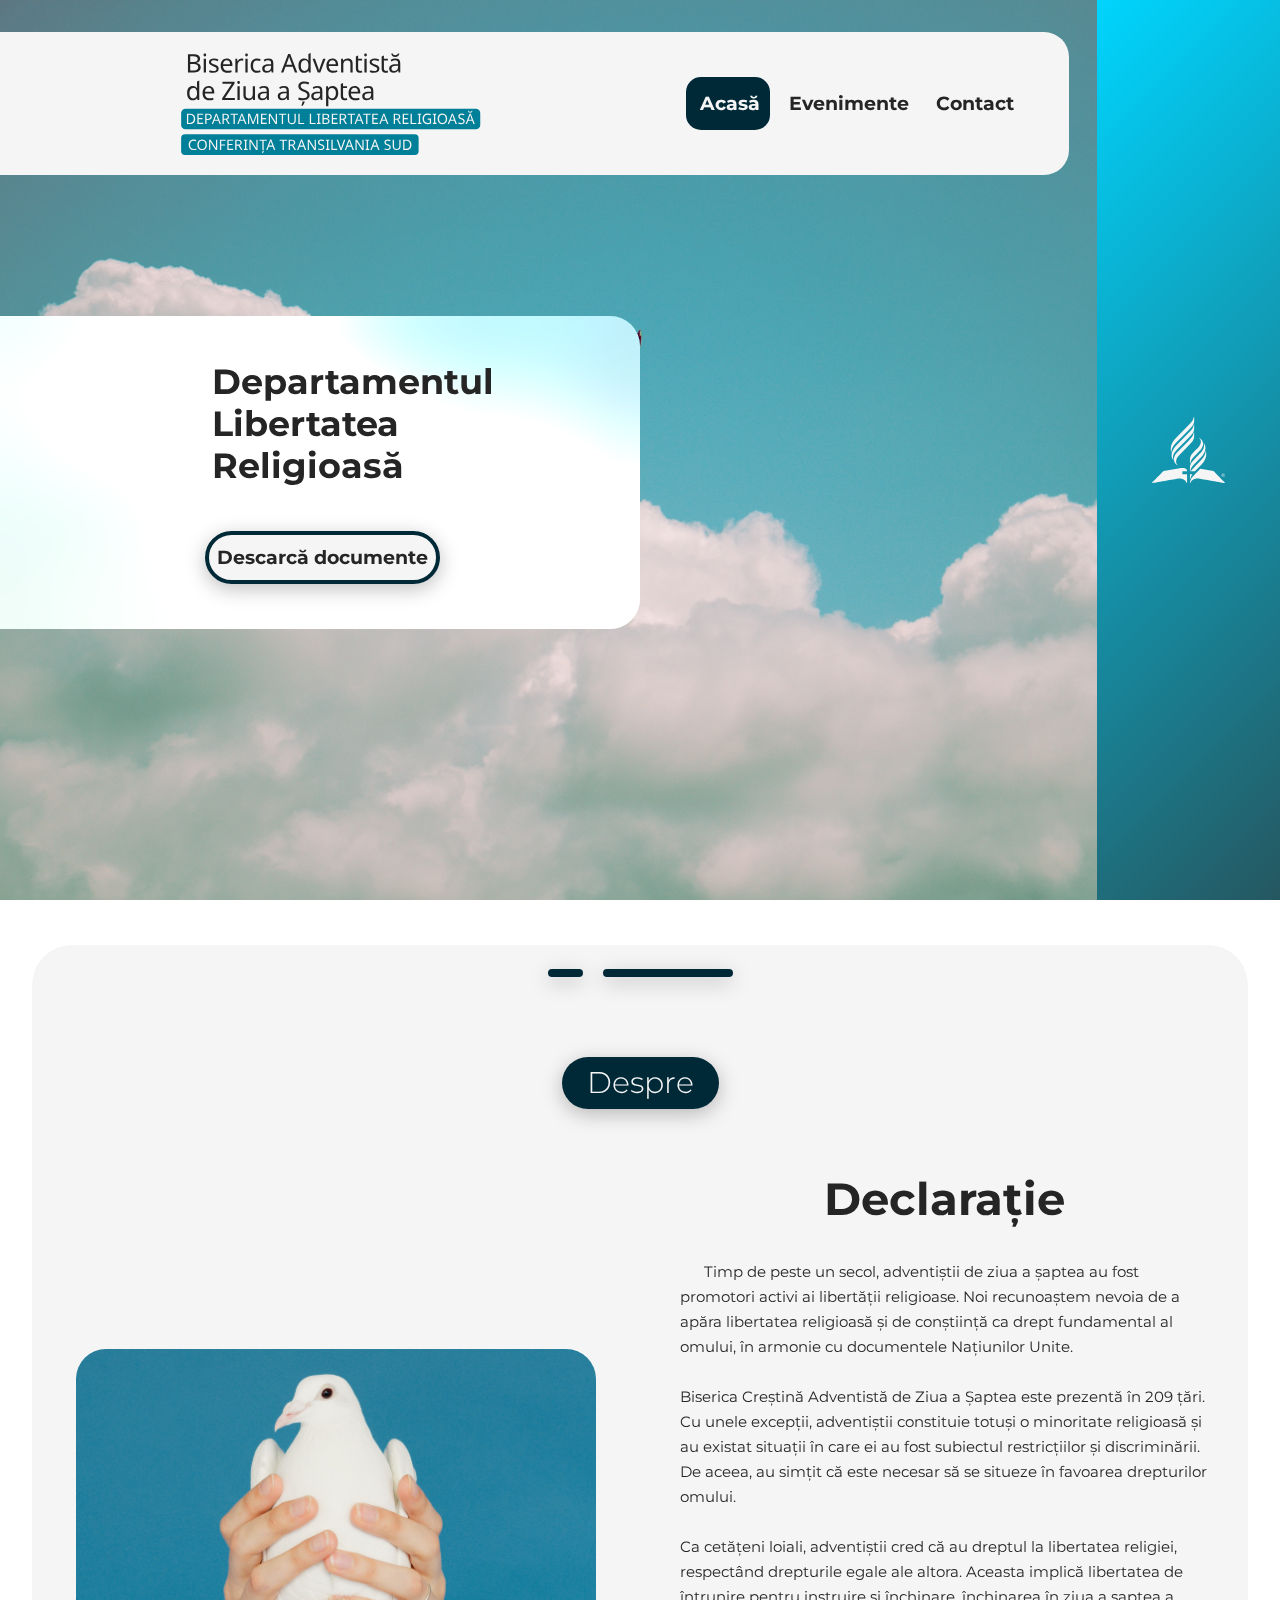
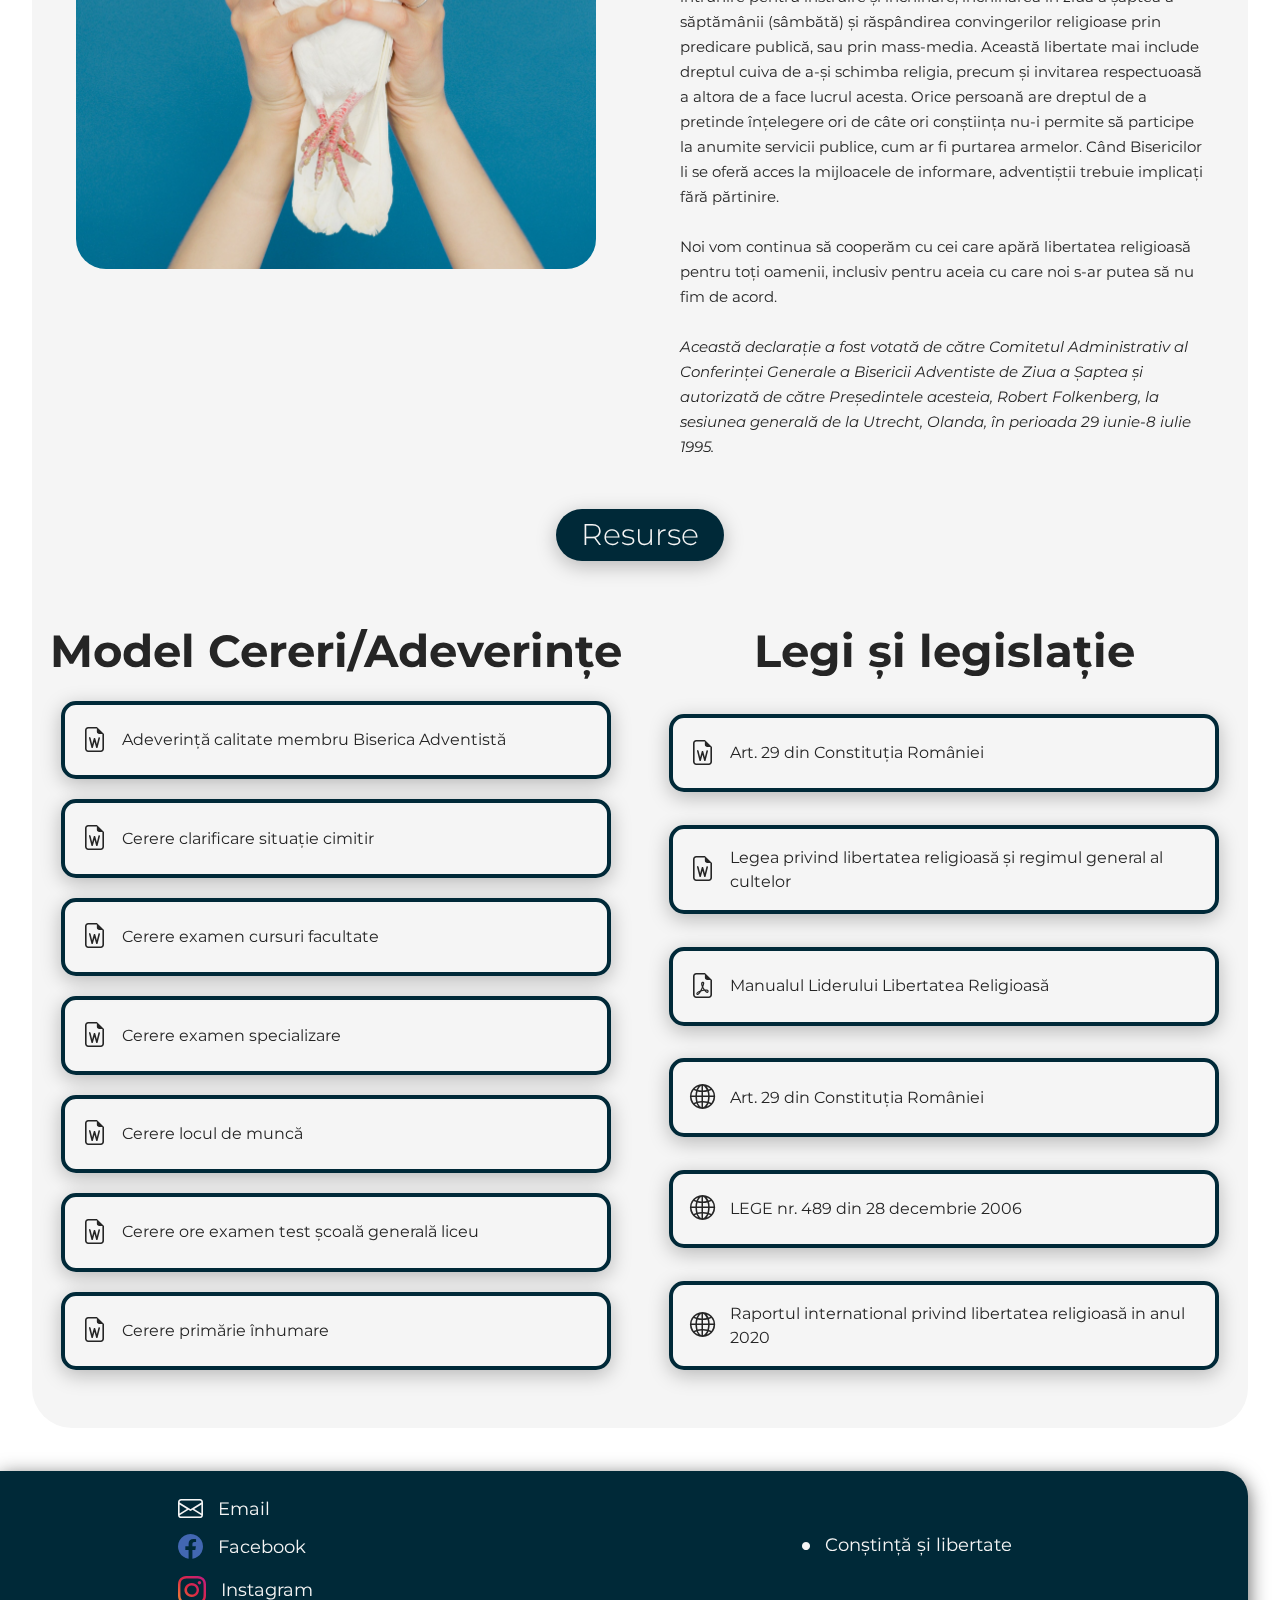
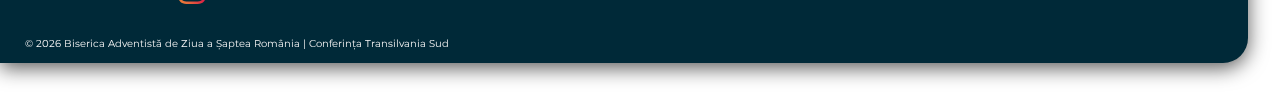
==== commit c6bc4e8f: "removing old html" ====
--- a/index.html
+++ b/index.html
@@ -91,7 +91,7 @@
             <div class="navbar-toggler">
                 <a class="mobile-navbar-button navbar-button" id="mobile-navbar-button"
                     onclick="openNav(); disableScrolling()">
-                    <i class=" bi bi-list"></i>
+                    <img src="./img/mobile_menu_toggle.svg" alt="menu toggler">
                 </a>
             </div>
         </nav>
@@ -102,7 +102,7 @@
         <!-- Background Image -->
         <div class="img-src"></div>
         <!-- Main -->
-        <main id="main" class="no-blur-filter">
+        <main>
             <div id="banner-title" class="banner">
                 <div class="title-container">
                     <div id="title-box" class="title-box">
--- a/css/styles.css
+++ b/css/styles.css
@@ -333,7 +333,8 @@
     display: flex;
     text-align: initial;
     color: #f5f5f5;
-    padding-bottom: 25px !important;
+    position: relative;
+    bottom: 2em;
 }
 
 .footer-bg {
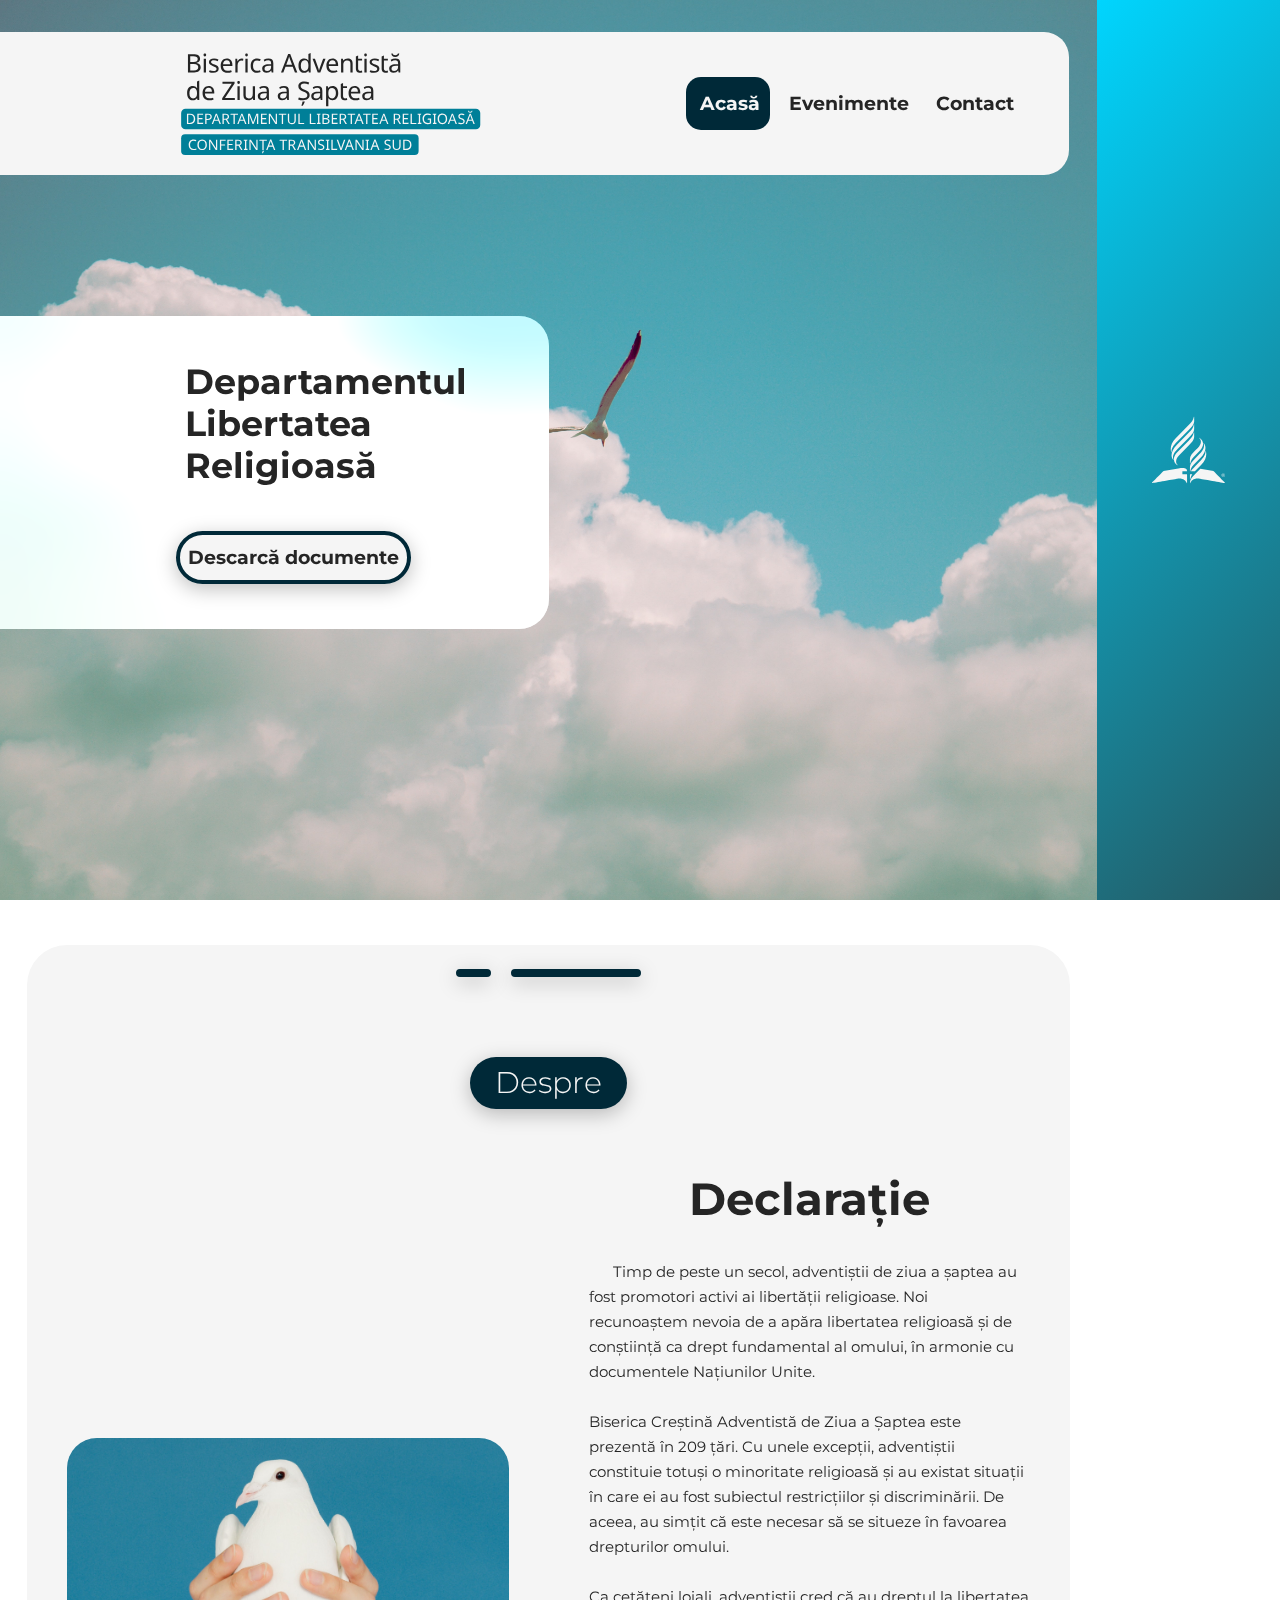
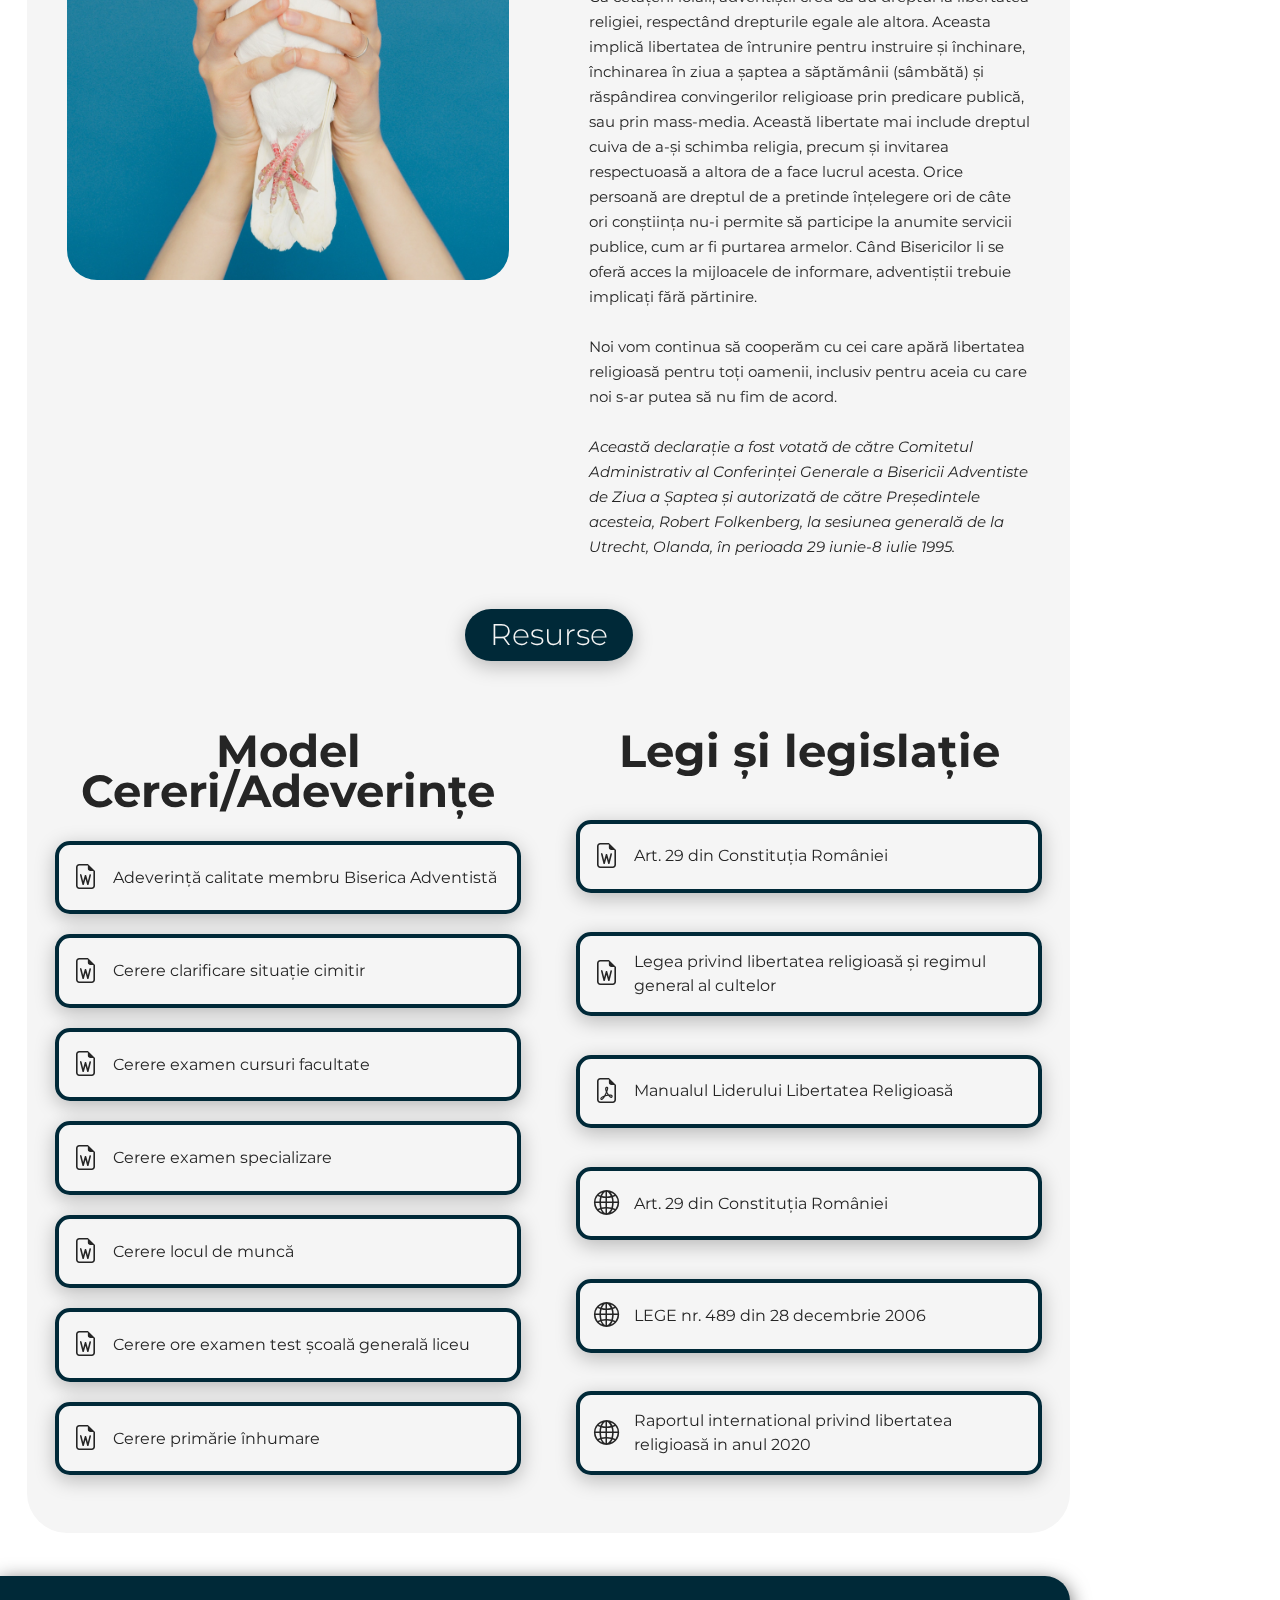
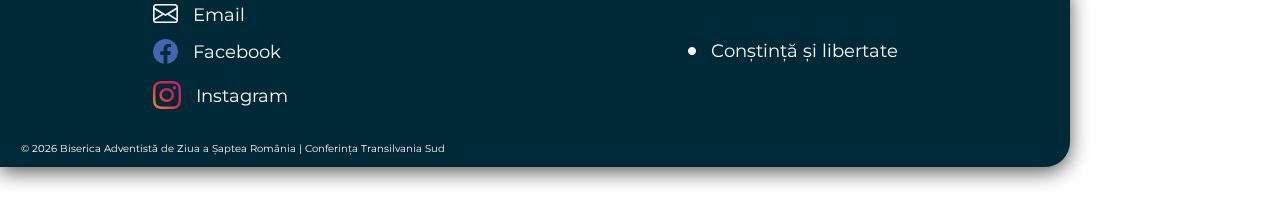
==== commit 57816058: "fixing error" ====
--- a/index.html
+++ b/index.html
@@ -102,7 +102,7 @@
         <!-- Background Image -->
         <div class="img-src"></div>
         <!-- Main -->
-        <main>
+        <main id="main">
             <div id="banner-title" class="banner">
                 <div class="title-container">
                     <div id="title-box" class="title-box">
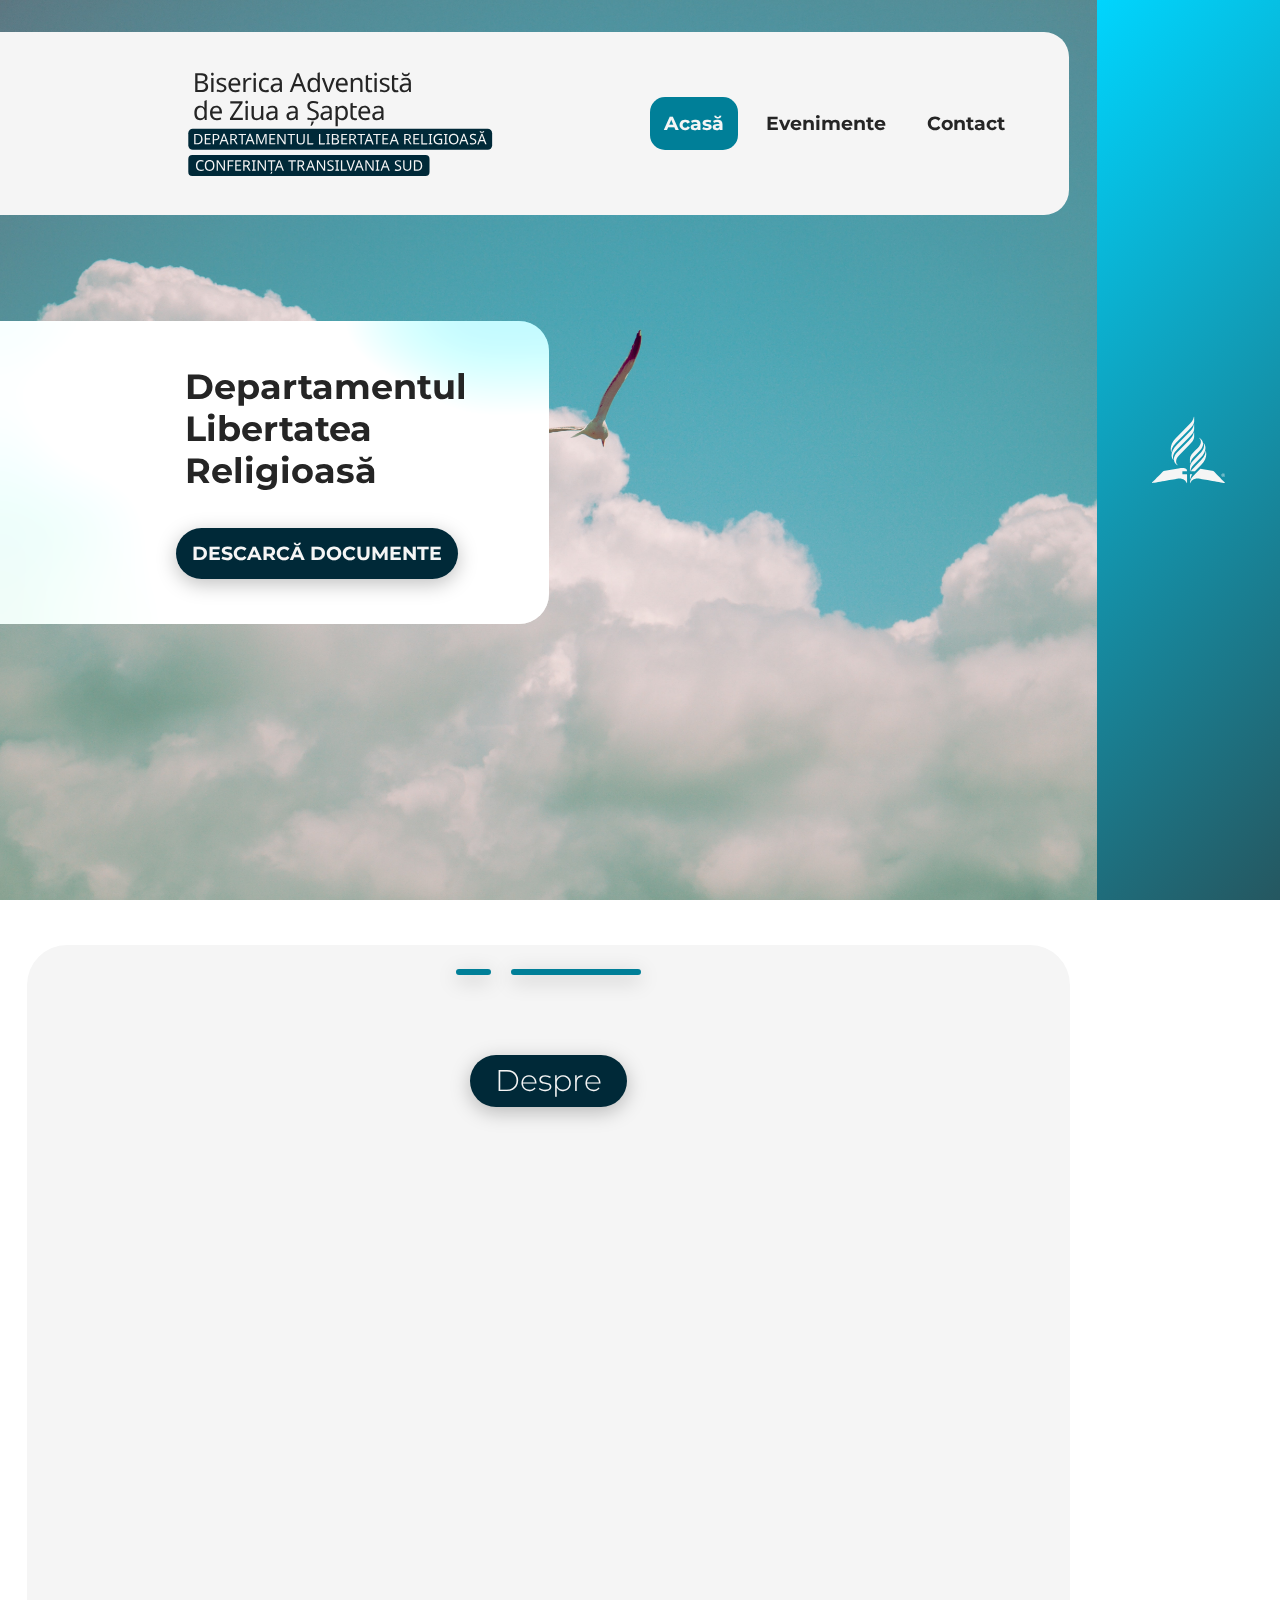
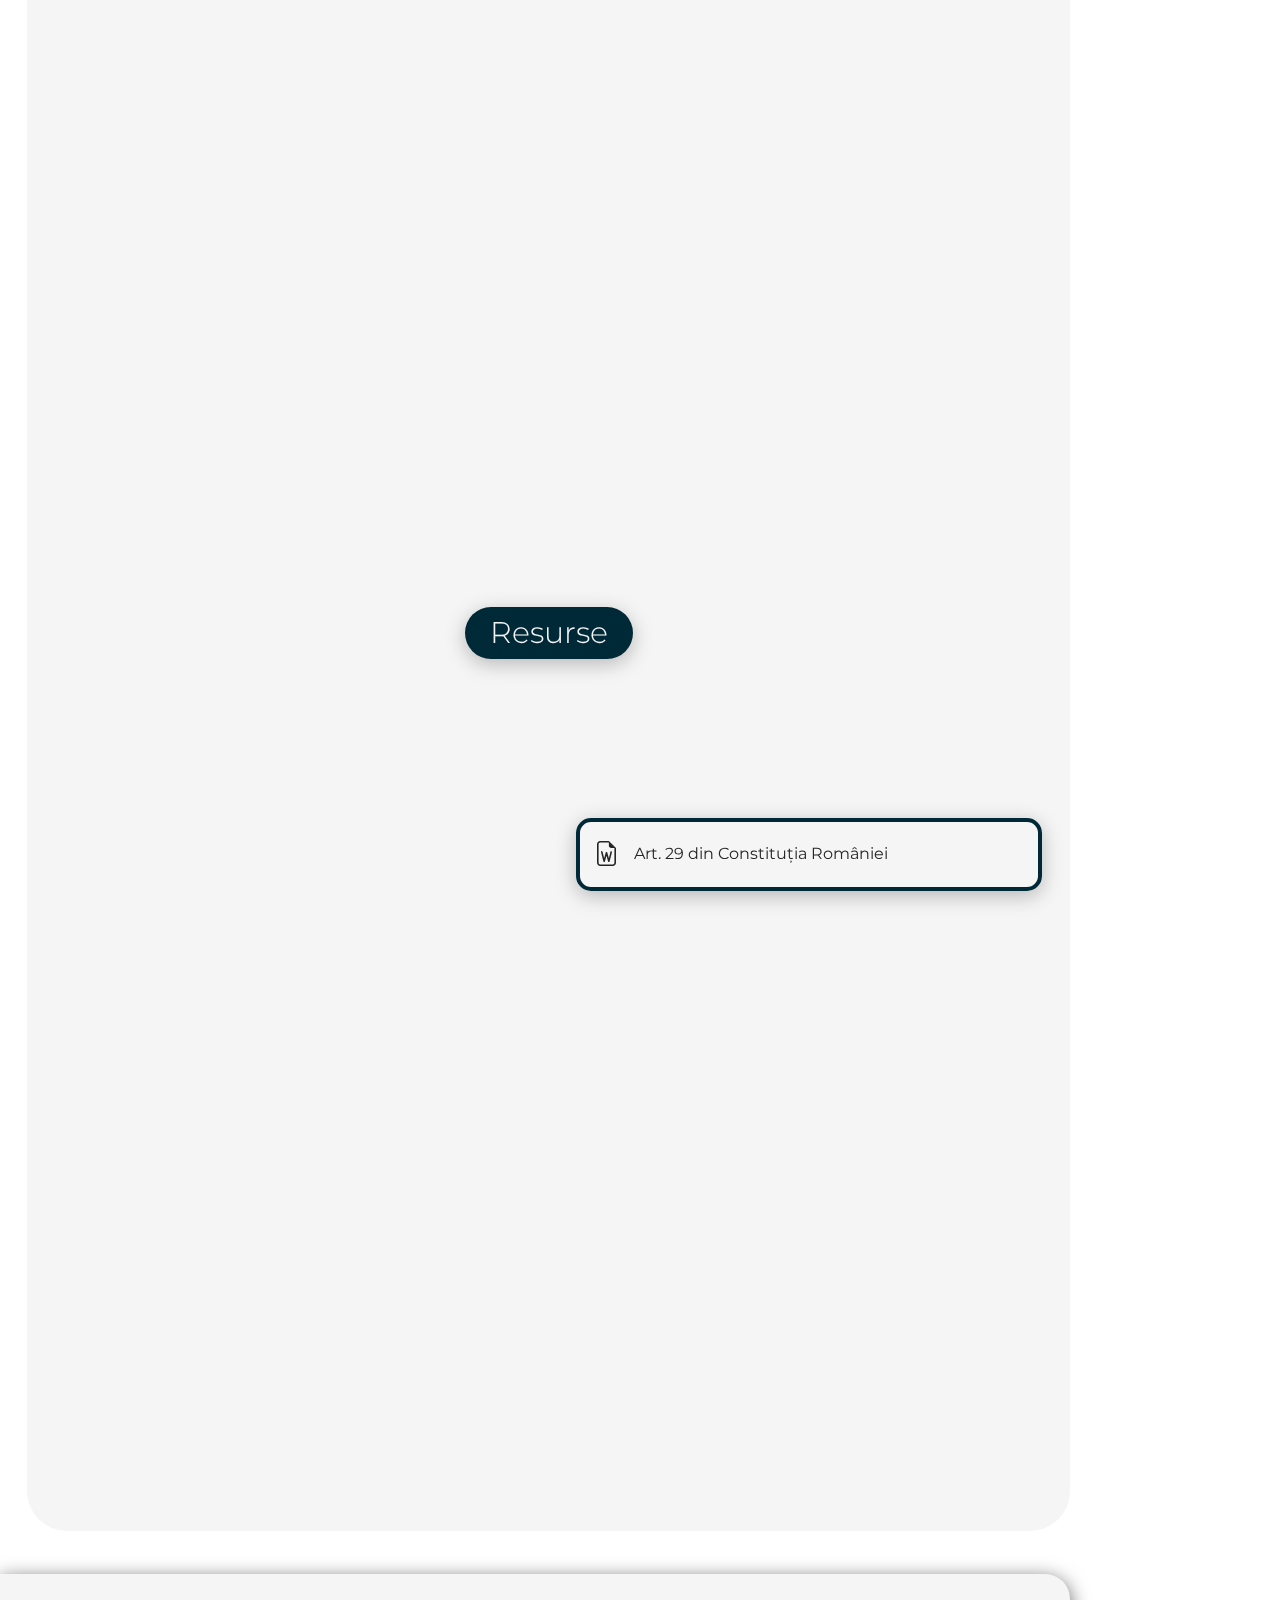
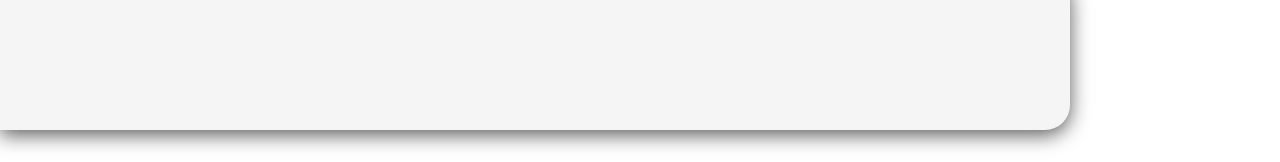
==== commit fca81b86: "adding animations and contact data" ====
--- a/index.html
+++ b/index.html
@@ -34,14 +34,13 @@
                 </div>
                 <!-- Menu Buttons -->
                 <ul class="overlay-buttons">
-                    <li class="overlay-item">
+                    <li class="overlay-item menu-button-fade-1 hide-menu-elements-fade">
                         <a class="overlay-link" href="./index.html" onclick="closeNav(); enableScrolling()">Acasă</a>
                     </li>
-                    <li class="overlay-item">
-                        <a class="overlay-link" href="./evenimente.html"
-                            onclick="closeNav(); enableScrolling()">Evenimente</a>
-                    </li>
-                    <li class="overlay-item">
+                    <li class="overlay-item menu-button-fade-2 hide-menu-elements-fade">
+                        <a class="overlay-link" href="#" onclick="closeNav(); enableScrolling()">Evenimente</a>
+                    </li>
+                    <li class="overlay-item menu-button-fade-3 hide-menu-elements-fade">
                         <a class="overlay-link" href="./contact.html"
                             onclick="closeNav(); enableScrolling()">Contact</a>
                     </li>
@@ -50,6 +49,12 @@
                     <!-- Paragraph -->
                     <p class="overlay-p">Biserica Adventistă de Ziua a Șaptea România<br>Conferința Transilvania Sud
                     </p>
+                    <div class="menu-useful-links">
+                        <a class="menu-useful-links-button" href="https://constiintasilibertate.ro/" target="_blank">
+                            <div class="menu-useful-links-icon"><i class="bi bi-circle-fill"></i></div>
+                            <span>Conștință și libertate</span>
+                        </a>
+                    </div>
                 </ul>
             </div>
 
@@ -76,7 +81,7 @@
                         </a>
                     </li>
                     <li class="nav-item">
-                        <a class="navbar-button" href="./evenimente.html">
+                        <a class="navbar-button" href="#">
                             <span>Evenimente</span>
                         </a>
                     </li>
@@ -127,11 +132,12 @@
                     </div>
                     <div class="row">
                         <div class="col-lg-6 col-md-12">
-                            <img class="image-about" src="img/pigeon.jpg" alt="Pigeon">
+                            <img class="image-about reveal" src="img/pigeon.jpg" alt="Pigeon">
                         </div>
                         <div class="col-lg-6 col-md-12">
-                            <p class="about-subtitle">Declaraţie</p>
-                            <p>Timp de peste un secol, adventiştii de ziua a şaptea au fost promotori activi ai
+                            <p class="about-subtitle reveal">Declaraţie</p>
+                            <p class="reveal">Timp de peste un secol, adventiştii de ziua a şaptea au fost promotori
+                                activi ai
                                 libertăţii religioase. Noi recunoaştem nevoia de a apăra libertatea religioasă şi de
                                 conştiinţă ca drept fundamental al omului, în armonie cu documentele
                                 Naţiunilor Unite.<br><br> Biserica Creştină Adventistă de Ziua a Şaptea este prezentă în
@@ -169,50 +175,50 @@
                     </div>
                     <div class="row">
                         <div class="col-lg-6 col-md-12 resource-download-container">
-                            <p class="resource-category-title">Model Cereri/Adeverințe</p>
-                            <div class="resource-download-bg">
+                            <p class="resource-category-title reveal">Model Cereri/Adeverințe</p>
+                            <div class="resource-download-bg reveal">
                                 <a class="resource-download-button"
                                     href="/files/Adeverință-calitate-membru-Biserica-Adventistă.docx" download="">
                                     <div class="resource-download-icon"><i class="bi bi-file-earmark-word"></i></div>
                                     <span>Adeverință calitate membru Biserica Adventistă</span>
                                 </a>
                             </div>
-                            <div class="resource-download-bg">
+                            <div class="resource-download-bg button-fade-2 reveal">
                                 <a class="resource-download-button"
                                     href="/files/Cerere-clarificare-situație-cimitir.docx" download="">
                                     <div class="resource-download-icon"><i class="bi bi-file-earmark-word"></i></div>
                                     <span>Cerere clarificare situație cimitir</span>
                                 </a>
                             </div>
-                            <div class="resource-download-bg">
+                            <div class="resource-download-bg button-fade-3 reveal">
                                 <a class="resource-download-button" href="/files/Cerere-examen-cursuri-facultate.docx"
                                     download="">
                                     <div class="resource-download-icon"><i class="bi bi-file-earmark-word"></i></div>
                                     <span>Cerere examen cursuri facultate</span>
                                 </a>
                             </div>
-                            <div class="resource-download-bg">
+                            <div class="resource-download-bg button-fade-4 reveal">
                                 <a class="resource-download-button" href="/files/Cerere-examen-specializare.docx"
                                     download="">
                                     <div class="resource-download-icon"><i class="bi bi-file-earmark-word"></i></div>
                                     <span>Cerere examen specializare</span>
                                 </a>
                             </div>
-                            <div class="resource-download-bg">
+                            <div class="resource-download-bg button-fade-5 reveal">
                                 <a class="resource-download-button" href="/files/Cerere-locul-de-muncă.docx"
                                     download="">
                                     <div class="resource-download-icon"><i class="bi bi-file-earmark-word"></i></div>
                                     <span>Cerere locul de muncă</span>
                                 </a>
                             </div>
-                            <div class="resource-download-bg">
+                            <div class="resource-download-bg button-fade-6 reveal">
                                 <a class="resource-download-button"
                                     href="/files/Cerere-ore-examen-test-școală-generală-liceu.docx" download="">
                                     <div class="resource-download-icon"><i class="bi bi-file-earmark-word"></i></div>
                                     <span>Cerere ore examen test școală generală liceu</span>
                                 </a>
                             </div>
-                            <div class="resource-download-bg">
+                            <div class="resource-download-bg button-fade-7 reveal">
                                 <a class="resource-download-button" href="/files/Cerere-primărie-înhumare.docx"
                                     download="">
                                     <div class="resource-download-icon"><i class="bi bi-file-earmark-word"></i></div>
@@ -222,7 +228,7 @@
                         </div>
 
                         <div class="col-lg-6 col-md-12 resource-download-container">
-                            <p class="resource-category-title">Legi și legislație</p>
+                            <p class="resource-category-title reveal">Legi și legislație</p>
                             <div class="resource-download-bg">
                                 <a class="resource-download-button" href="/files/Art.29-din-Constituția-României.docx"
                                     download="">
@@ -231,7 +237,7 @@
                                     <span>Art. 29 din Constituția României</span>
                                 </a>
                             </div>
-                            <div class="resource-download-bg">
+                            <div class="resource-download-bg button-fade-2 reveal">
                                 <a class="resource-download-button"
                                     href="/files/Legea-privind-libertatea-religioasă-și-regimul-general-al-cultelor.docx"
                                     download="">
@@ -240,13 +246,13 @@
                                     <span>Legea privind libertatea religioasă și regimul general al cultelor</span>
                                 </a>
                             </div>
-                            <div class="resource-download-bg">
+                            <div class="resource-download-bg button-fade-3 reveal">
                                 <a class="resource-download-button" href="/files/Manual-Lider-LR.pdf" download="">
                                     <div class="resource-download-icon"><i class="bi bi-file-earmark-pdf"></i></div>
                                     <span>Manualul Liderului Libertatea Religioasă</span>
                                 </a>
                             </div>
-                            <div class="resource-download-bg">
+                            <div class="resource-download-bg button-fade-4 reveal">
                                 <a class="resource-download-button"
                                     href="https://www.constitutiaromaniei.ro/art-29-libertatea-constiintei"
                                     target="_blank">
@@ -255,7 +261,7 @@
                                         din Constituția României</span>
                                 </a>
                             </div>
-                            <div class="resource-download-bg">
+                            <div class="resource-download-bg button-fade-5 reveal">
                                 <a class="resource-download-button"
                                     href="http://legislatie.just.ro/Public/DetaliiDocument/156588" target="_blank">
                                     <div class="resource-download-icon"><i class="bi bi-globe2"></i></div><span>LEGE
@@ -263,7 +269,7 @@
                                         489 din 28 decembrie 2006</span>
                                 </a>
                             </div>
-                            <div class="resource-download-bg">
+                            <div class="resource-download-bg button-fade-6 reveal">
                                 <a class="resource-download-button"
                                     href="https://ro.usembassy.gov/ro/romania-raportul-international-privind-libertatea-religioasa-in-anul-2020"
                                     target="_blank">
@@ -285,17 +291,17 @@
                     <div class="row">
                         <div class="col-lg-6 col-md-12">
                             <div class="social-media">
-                                <a class="social-media-button" href="mailto: transilvaniasud@adventist.ro"
+                                <a class="social-media-button reveal" href="mailto: transilvaniasud@adventist.ro"
                                     target="_blank">
                                     <div class="social-media-icon icon-email"><i class="bi bi-envelope"></i></div>
                                     <span>Email</span>
                                 </a>
-                                <a class="social-media-button" href="https://www.facebook.com/adventistsud"
-                                    target="_blank">
+                                <a class="social-media-button button-fade-2 reveal"
+                                    href="https://www.facebook.com/adventistsud" target="_blank">
                                     <div class="social-media-icon icon-facebook"><i class="bi bi-facebook"></i></div>
                                     <span>Facebook</span>
                                 </a>
-                                <a class="social-media-button"
+                                <a class="social-media-button button-fade-3 reveal"
                                     href="https://www.instagram.com/conferinta.transilvania.sud" target="_blank">
                                     <div class="social-media-icon icon-instagram">
                                         <h3><i class="bi bi-instagram"></i></h3>
@@ -304,7 +310,7 @@
                             </div>
                         </div>
                         <div class="col-lg-6 col-md-12">
-                            <div class="useful-links">
+                            <div class="useful-links reveal">
                                 <a class="useful-links-button" href="https://constiintasilibertate.ro/" target="_blank">
                                     <div class="useful-links-icon"><i class="bi bi-circle-fill"></i></div>
                                     <span>Conștință și libertate</span>
@@ -313,7 +319,7 @@
                         </div>
                     </div>
                     <!-- Copyright -->
-                    <div class="copyright">
+                    <div class="copyright reveal">
                         <a class="copyright" id="copyright" href="https://adventistsud.ro" target="_blank"></a>
                     </div>
                 </div>
--- a/css/styles.css
+++ b/css/styles.css
@@ -1,4 +1,4 @@
-/* General */
+/* --- General --- */
 html * {
     font-family: 'Montserrat';
     box-sizing: border-box;
@@ -42,6 +42,67 @@
     width: 85.72%;
 }
 
+/* --- Fade In/Out classes --- */
+
+.reveal {
+    filter: blur(5px);
+    transform: translateY(10%);
+    opacity: 0;
+    transition: all 1.5s;
+}
+
+.reveal.active {
+    filter: blur(0);
+    transform: translateY(0%);
+    opacity: 1;
+}
+
+.hide-menu-elements-fade {
+    opacity: 0;
+    filter: blur(5px);
+    transform: translateX(50%);
+    transition: all 1s !important;
+}
+
+.show-elements-fade {
+    opacity: 1;
+    filter: blur(0);
+    transform: translateY(0);
+    transform: translateX(0);
+}
+
+.button-fade-2 {
+    transition-delay: 200ms !important;
+}
+
+.button-fade-3 {
+    transition-delay: 200ms !important;
+}
+
+.button-fade-4 {
+    transition-delay: 200ms !important;
+}
+
+.button-fade-5 {
+    transition-delay: 200ms !important;
+}
+
+.button-fade-6 {
+    transition-delay: 200ms !important;
+}
+
+.button-fade-7 {
+    transition-delay: 200ms !important;
+}
+
+.menu-button-fade-2 {
+    transition-delay: 200ms !important;
+}
+
+.menu-button-fade-3 {
+    transition-delay: 400ms !important;
+}
+
 /* Show/Hide Elements */
 .elements-hide {
     transition: 0.5s;
@@ -53,7 +114,7 @@
     opacity: 1;
 }
 
-/* Menu Overlay */
+/* --- Menu Overlay --- */
 .overlay {
     -webkit-backdrop-filter: blur(40px) contrast(90%);
     backdrop-filter: blur(40px) contrast(90%);
@@ -129,7 +190,7 @@
     height: 3rem;
     padding: .6rem;
     border-radius: 50%;
-    background-color: rgb(0, 127, 152);
+    background-color: #002938;
     font-size: 2.7rem;
     line-height: 1.7rem;
     text-align: center;
@@ -143,7 +204,7 @@
 }
 
 .close-btn-background:hover>.close-btn {
-    color: #255760;
+    color: red;
     transition: .4s;
 }
 
@@ -162,7 +223,7 @@
     cursor: default;
 }
 
-/* Sabbath Column */
+/* --- Sabbath Column --- */
 .sabbath-column {
     position: fixed;
     /* height: calc(100vh - calc(100vh - 100%)); */
@@ -221,7 +282,8 @@
     justify-content: space-between;
     border-top-right-radius: 25px;
     border-bottom-right-radius: 25px;
-    width: 83.5%
+    width: 83.5%;
+    padding: 1.7rem;
 }
 
 .desktop-nav {
@@ -249,6 +311,7 @@
     width: -webkit-fit-content;
     width: -moz-fit-content;
     width: fit-content;
+    margin: 0 2%;
 }
 
 .navbar-button {
@@ -260,21 +323,20 @@
     transition: .4s;
     display: flex;
     align-items: center;
-    margin: 0 2%;
     border-radius: 15px;
     padding: 4px 6px;
 }
 
 .navbar-button:hover {
     color: #f5f5f5;
-    background-color: #002938;
+    background-color: #007f98;
     border-radius: 15px;
     transition: .4s;
 }
 
 .active-tab {
     color: #f5f5f5;
-    background-color: #002938;
+    background-color: #007f98;
     border-radius: 15px;
 }
 
@@ -292,7 +354,7 @@
 
 /* Mobile Navbar */
 .mobile-navbar-button {
-    color: #002938;
+    color: #007f98;
     height: 60px;
     width: 60px;
     background: whitesmoke;
@@ -313,7 +375,7 @@
 
 /* Church Name */
 .church-name-logo {
-    width: 35vh;
+    width: 20rem;
     z-index: 5;
     object-fit: cover;
 }
@@ -338,7 +400,7 @@
 }
 
 .footer-bg {
-    background-color: #002938;
+    background-color: whitesmoke;
     width: 97.5%;
     border-radius: 0 25px 25px 0;
     box-shadow: 0px 5px 20px rgba(0, 0, 0, 0.65);
@@ -355,13 +417,13 @@
 /* --- Social Media Buttons --- */
 .social-media {
     display: block;
-    padding: 20px 0px 20px 0px;
+    padding: 15px 0px 15px 0px;
 }
 
 .social-media-button {
     display: flex;
     justify-content: left;
-    font-size: 18px;
+    font-size: 15px;
 }
 
 .social-media-button .social-media-icon {
@@ -372,16 +434,21 @@
 .social-media-button span {
     display: flex;
     align-items: center;
-    color: #f5f5f5;
+    color: black;
 }
 
 .social-media-icon {
     margin-right: 15px;
-    font-size: 25px;
-}
+    font-size: 20px;
+}
+
+.social-media-icon h3 {
+    font-size: 20px;
+}
+
 
 .icon-email {
-    color: #f5f5f5;
+    color: black;
 }
 
 .icon-facebook {
@@ -409,36 +476,57 @@
 }
 
 /* Useful Links */
-.useful-links-button {
-    display: flex;
-    color: #f5f5f5;
-    font-size: 18px;
-}
-
-.useful-links-button:hover {
+.useful-links-button,
+.menu-useful-links-button {
+    display: flex;
+    color: black;
+    font-size: 15px;
+}
+
+.useful-links-button:hover,
+.menu-useful-links-button:hover {
     text-decoration: underline;
-}
-
-.useful-links-icon {
-    display: flex;
+    color: black;
+}
+
+.useful-links-icon,
+.menu-useful-links-icon {
+    display: flex;
+    color: #007f98;
     align-items: center;
     margin-right: 15px;
     font-size: 8px;
 }
 
+.menu-useful-links {
+    padding: 10vh 0 0 0;
+}
+
+.menu-useful-links-button {
+    color: whitesmoke;
+}
+
+.menu-useful-links-button:hover {
+    color: whitesmoke;
+}
+
+.menu-useful-links-icon {
+    color: whitesmoke;
+}
 
 /* --- Copyright --- */
 .copyright {
     display: flex;
     cursor: pointer;
-    text-decoration: #f5f5f5;
-    color: #f5f5f5;
+    text-decoration: black;
+    color: black;
     padding: 0% 0% .5% 1%;
     font-size: 10px;
 }
 
 .copyright:hover {
     text-decoration: underline;
+    color: black
 }
 
 /* Scroll Up Button */
@@ -516,7 +604,7 @@
     }
 
     .church-name-logo {
-        width: 23vh;
+        width: 12rem;
 
     }
 
@@ -639,6 +727,12 @@
 
 }
 
+@media (max-width: 992px) {
+    .useful-links-button {
+        display: none;
+    }
+}
+
 /* Large devices (desktops, 992px and up) */
 @media (min-width: 992px) {
 
--- a/css/index-style.css
+++ b/css/index-style.css
@@ -12,6 +12,7 @@
     cursor: default;
     border-radius: 0 30px 30px 0;
     padding-bottom: 4vh;
+    margin-bottom: 0;
 }
 
 .title-container {
@@ -35,13 +36,14 @@
 .title-button {
     font-size: 1.2rem;
     font-weight: 700;
-    color: #252525;
+    color: whitesmoke;
     display: flex;
     justify-content: left;
     transition: .4s;
     border-radius: 50px;
-    background-color: whitesmoke;
-    border: 3pt solid #002938;
+    background-color: #002938;
+    text-transform: uppercase;
+    padding: .2rem .5rem;
 }
 
 .title-button-container {
@@ -54,10 +56,7 @@
 }
 
 .title-button:hover {
-    color: #f5f5f5;
-    background-color: #002938;
-    border-color: whitesmoke;
-    border-radius: 50px;
+    background-color: #007f98;
     transition: .4s;
 }
 
@@ -65,6 +64,7 @@
     display: flex;
     align-items: center;
     padding: .5rem;
+    white-space: nowrap;
 }
 
 /* Line */
@@ -77,8 +77,8 @@
     text-align: right;
     justify-content: right;
     width: 35px;
-    border: 4px solid #002938;
-    background: #002938;
+    border: 3px solid #007f98;
+    background: #007f98;
     border-radius: 10px;
     margin-bottom: 50px;
     margin-top: 0px;
@@ -88,8 +88,8 @@
 .line-long {
     align-items: center;
     width: 130px;
-    border: 4px solid #002938;
-    background: #002938;
+    border: 3px solid #007f98;
+    background: #007f98;
     border-radius: 10px;
     margin-left: 20px;
     margin-bottom: 50px;
@@ -254,8 +254,6 @@
         margin-left: 4%;
     }
 
-
-
     .aboutName {
         font-size: 45px;
     }
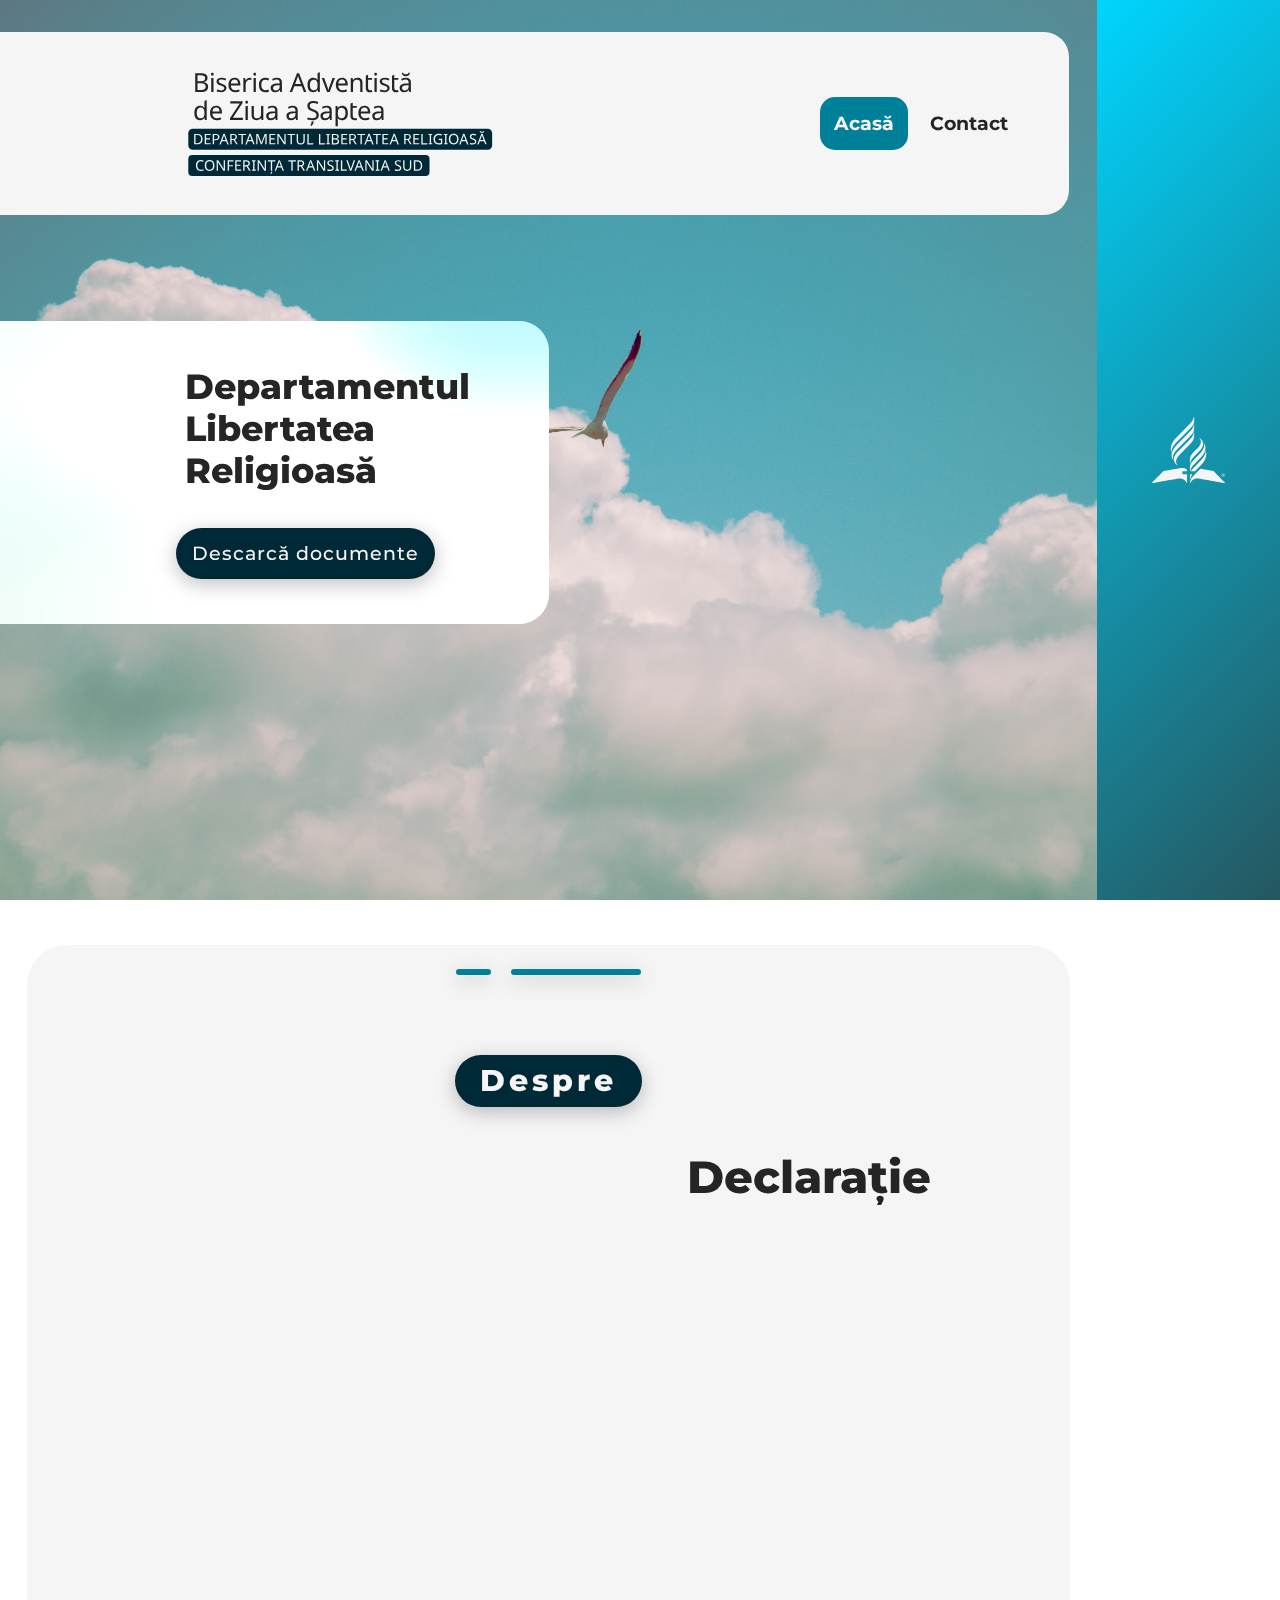
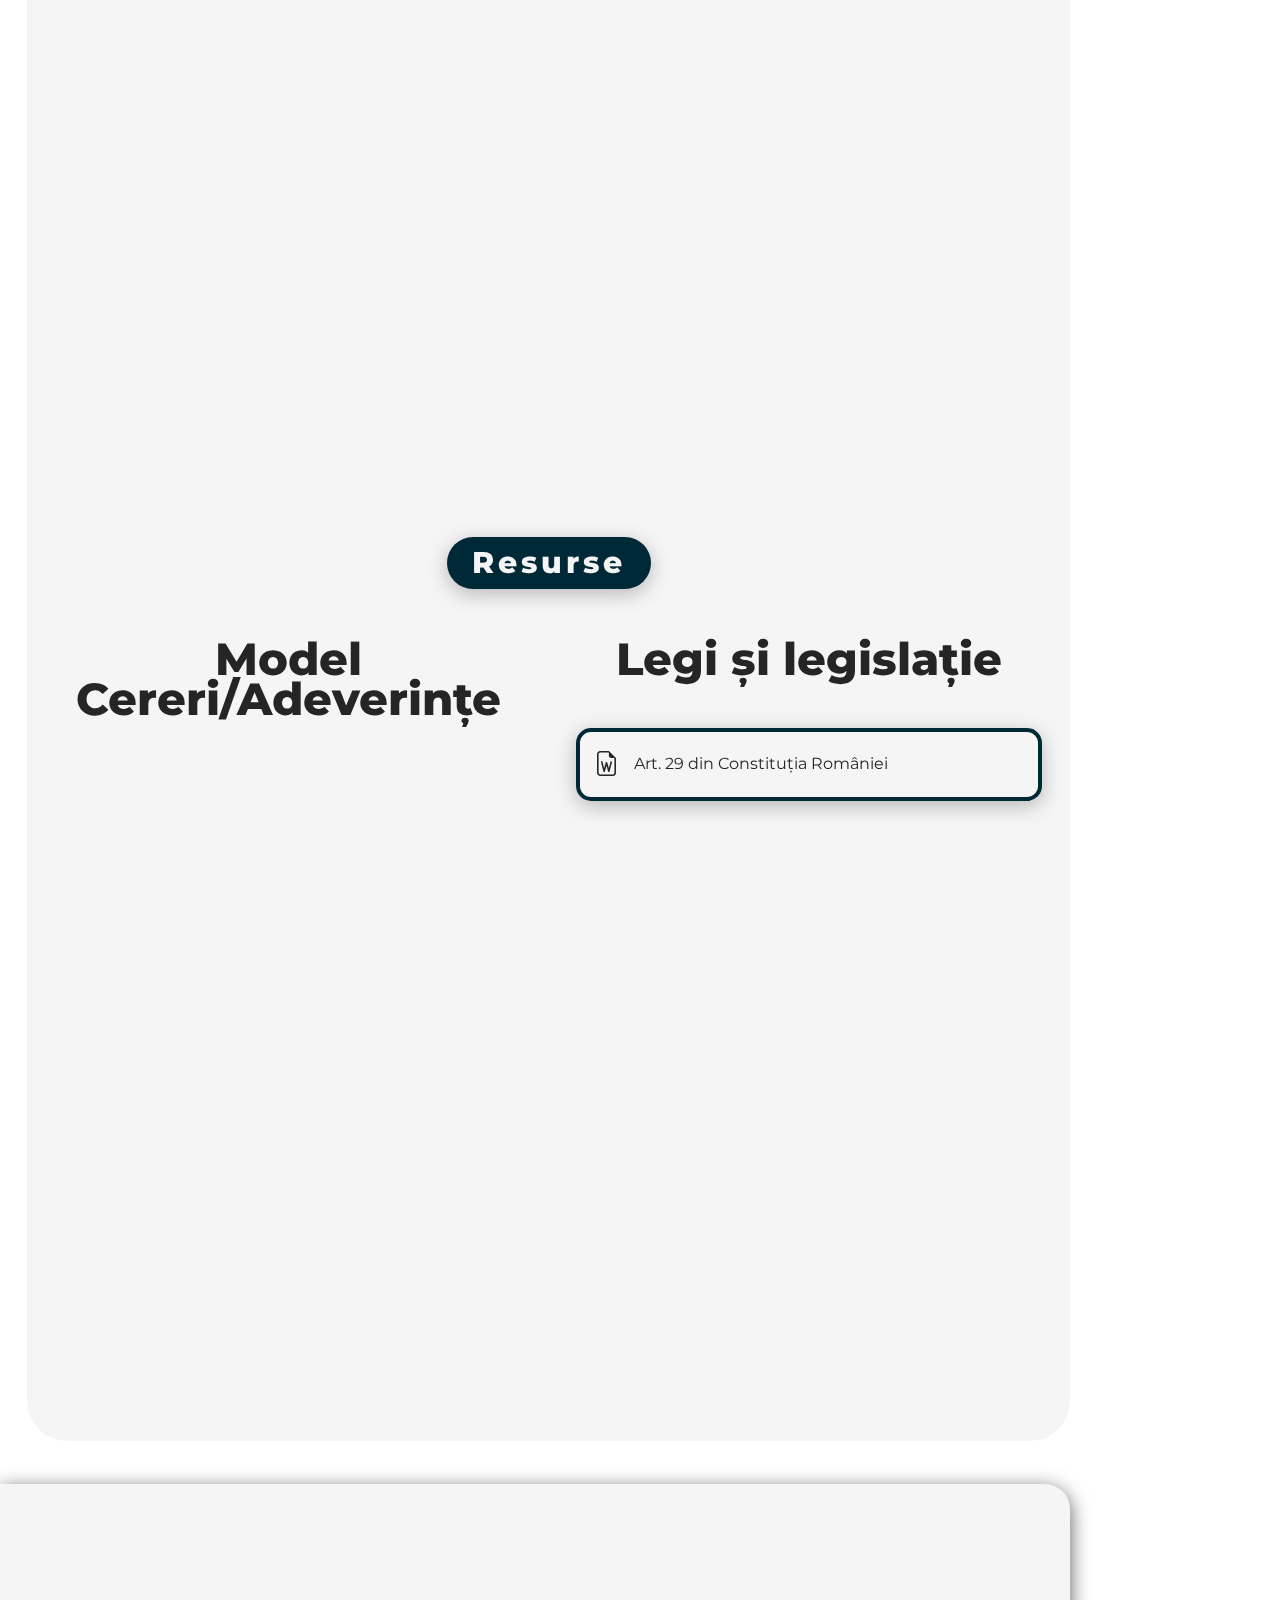
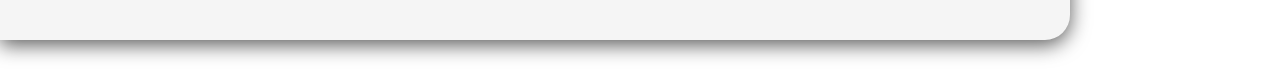
==== commit 8106a962: "blur bg on scroll up btn and changing font style" ====
--- a/index.html
+++ b/index.html
@@ -101,9 +101,11 @@
             </div>
         </nav>
         <!-- Scroll To Top Button -->
-        <button type="button" class="scroll-to-top-btn" id="scroll-to-top-btn">
-            <i class="bi bi-chevron-bar-up"></i>
-        </button>
+        <div class="scroll-to-top-container" id="scroll-to-top-btn">
+            <button type="button" class="scroll-to-top-btn">
+                <i class="bi bi-chevron-bar-up"></i>
+            </button>
+        </div>
         <!-- Background Image -->
         <div class="img-src"></div>
         <!-- Main -->
@@ -135,7 +137,7 @@
                             <img class="image-about reveal" src="img/pigeon.jpg" alt="Pigeon">
                         </div>
                         <div class="col-lg-6 col-md-12">
-                            <p class="about-subtitle reveal">Declaraţie</p>
+                            <p class="about-subtitle">Declaraţie</p>
                             <p class="reveal">Timp de peste un secol, adventiştii de ziua a şaptea au fost promotori
                                 activi ai
                                 libertăţii religioase. Noi recunoaştem nevoia de a apăra libertatea religioasă şi de
@@ -175,7 +177,7 @@
                     </div>
                     <div class="row">
                         <div class="col-lg-6 col-md-12 resource-download-container">
-                            <p class="resource-category-title reveal">Model Cereri/Adeverințe</p>
+                            <p class="resource-category-title">Model Cereri/Adeverințe</p>
                             <div class="resource-download-bg reveal">
                                 <a class="resource-download-button"
                                     href="/files/Adeverință-calitate-membru-Biserica-Adventistă.docx" download="">
@@ -228,7 +230,7 @@
                         </div>
 
                         <div class="col-lg-6 col-md-12 resource-download-container">
-                            <p class="resource-category-title reveal">Legi și legislație</p>
+                            <p class="resource-category-title">Legi și legislație</p>
                             <div class="resource-download-bg">
                                 <a class="resource-download-button" href="/files/Art.29-din-Constituția-României.docx"
                                     download="">
--- a/css/styles.css
+++ b/css/styles.css
@@ -42,6 +42,12 @@
     width: 85.72%;
 }
 
+/* --- Remove events button --- */
+.menu-button-fade-2,
+.nav-item:nth-child(2) {
+    display: none;
+}
+
 /* --- Fade In/Out classes --- */
 
 .reveal {
@@ -170,7 +176,10 @@
     display: block;
     transition: 0.3s;
     font-size: 40px;
+    font-weight: 800;
+    letter-spacing: 2px;
     max-width: 0;
+    font-size: 2vmax;
 }
 
 .overlay-link:hover,
@@ -219,7 +228,7 @@
 
 .overlay-p {
     color: whitesmoke;
-    font-size: 1.2rem;
+    font-size: 1rem;
     cursor: default;
 }
 
@@ -255,6 +264,10 @@
 
 .sabbath-column:hover:before {
     opacity: 1;
+    cursor: pointer;
+}
+
+.symbol:hover {
     cursor: pointer;
 }
 
@@ -499,7 +512,7 @@
 }
 
 .menu-useful-links {
-    padding: 10vh 0 0 0;
+    padding: 7vh 0 0 0;
 }
 
 .menu-useful-links-button {
@@ -530,6 +543,25 @@
 }
 
 /* Scroll Up Button */
+.scroll-to-top-container {
+    -webkit-backdrop-filter: blur(10px) contrast(90%);
+    backdrop-filter: blur(10px) contrast(90%);
+    display: inline-block;
+    position: fixed;
+    border: none;
+    height: 60px;
+    width: 60px;
+    margin: 0 5px;
+    z-index: 100;
+    bottom: 50px;
+    right: 1.5%;
+    border-radius: 50px;
+    opacity: 0;
+    transform: translateY(150px);
+    transition: all .5s ease;
+    box-shadow: 0px 0px 20px rgba(0, 0, 0, 0.5);
+}
+
 .scroll-to-top-btn {
     display: inline-block;
     position: fixed;
@@ -537,25 +569,15 @@
     color: #f5f5f5;
     height: 60px;
     width: 60px;
-    margin: 0 5px;
     overflow: hidden;
     background: #002938;
+    opacity: 0.65;
     border-radius: 50px;
     cursor: pointer;
     align-items: center;
     justify-content: center;
     text-align: center;
-    bottom: 50px;
-    right: 1.5%;
-    z-index: 100;
-    opacity: 0;
-    transform: translateY(150px);
     transition: all .5s ease;
-    box-shadow: 0px 5px 20px rgba(0, 0, 0, 0.65);
-}
-
-.scroll-to-top-btn:hover {
-    opacity: 1;
 }
 
 i.bi.bi-chevron-bar-up {
@@ -563,7 +585,7 @@
 }
 
 .show-btn {
-    opacity: 0.75;
+    opacity: 1;
     transform: translateY(0px);
 }
 
@@ -592,7 +614,7 @@
     }
 
     .overlay-link {
-        font-size: 30px
+        font-size: 5vh;
     }
 
     .overlay-p {
@@ -605,7 +627,6 @@
 
     .church-name-logo {
         width: 12rem;
-
     }
 
     .desktop-navbar {
@@ -661,10 +682,6 @@
         font-size: 30px;
     }
 
-    .banner {
-        background-attachment: scroll;
-    }
-
     .navbar-toggler {
         visibility: visible;
     }
@@ -723,8 +740,6 @@
     .useful-links-button {
         padding-bottom: 30px;
     }
-
-
 }
 
 @media (max-width: 992px) {
--- a/css/index-style.css
+++ b/css/index-style.css
@@ -8,7 +8,7 @@
     padding-right: 10%;
     top: 40%;
     color: #252525;
-    font-weight: 700;
+    font-weight: 800;
     cursor: default;
     border-radius: 0 30px 30px 0;
     padding-bottom: 4vh;
@@ -35,14 +35,14 @@
 
 .title-button {
     font-size: 1.2rem;
-    font-weight: 700;
+    font-weight: 500;
     color: whitesmoke;
     display: flex;
     justify-content: left;
     transition: .4s;
     border-radius: 50px;
     background-color: #002938;
-    text-transform: uppercase;
+    letter-spacing: 1px;
     padding: .2rem .5rem;
 }
 
@@ -112,7 +112,8 @@
     padding: 8px 25px;
     color: #f5f5f5;
     font-size: 30px;
-    font-weight: 300;
+    font-weight: 800;
+    letter-spacing: 4px;
     cursor: default;
     background-color: #002938;
     border-radius: 50px;
@@ -138,9 +139,9 @@
     margin: 40px 0 20px 0;
     line-height: 40px;
     word-break: keep-all;
-    font-weight: bold;
+    font-weight: 800;
     font-size: 45px;
-    margin: 40px 0 20px 0;
+    margin: 20px 0;
 }
 
 /* About Section */
@@ -152,7 +153,7 @@
     -webkit-hyphens: auto;
     hyphens: auto;
     text-align: left;
-    margin: 20px 25px;
+    margin: 20px 15px;
 }
 
 .image-about {
@@ -234,6 +235,7 @@
     .resource-category-title,
     .about-subtitle {
         font-size: 25px;
+        margin: 0px 0 20px 0;
     }
 }
 
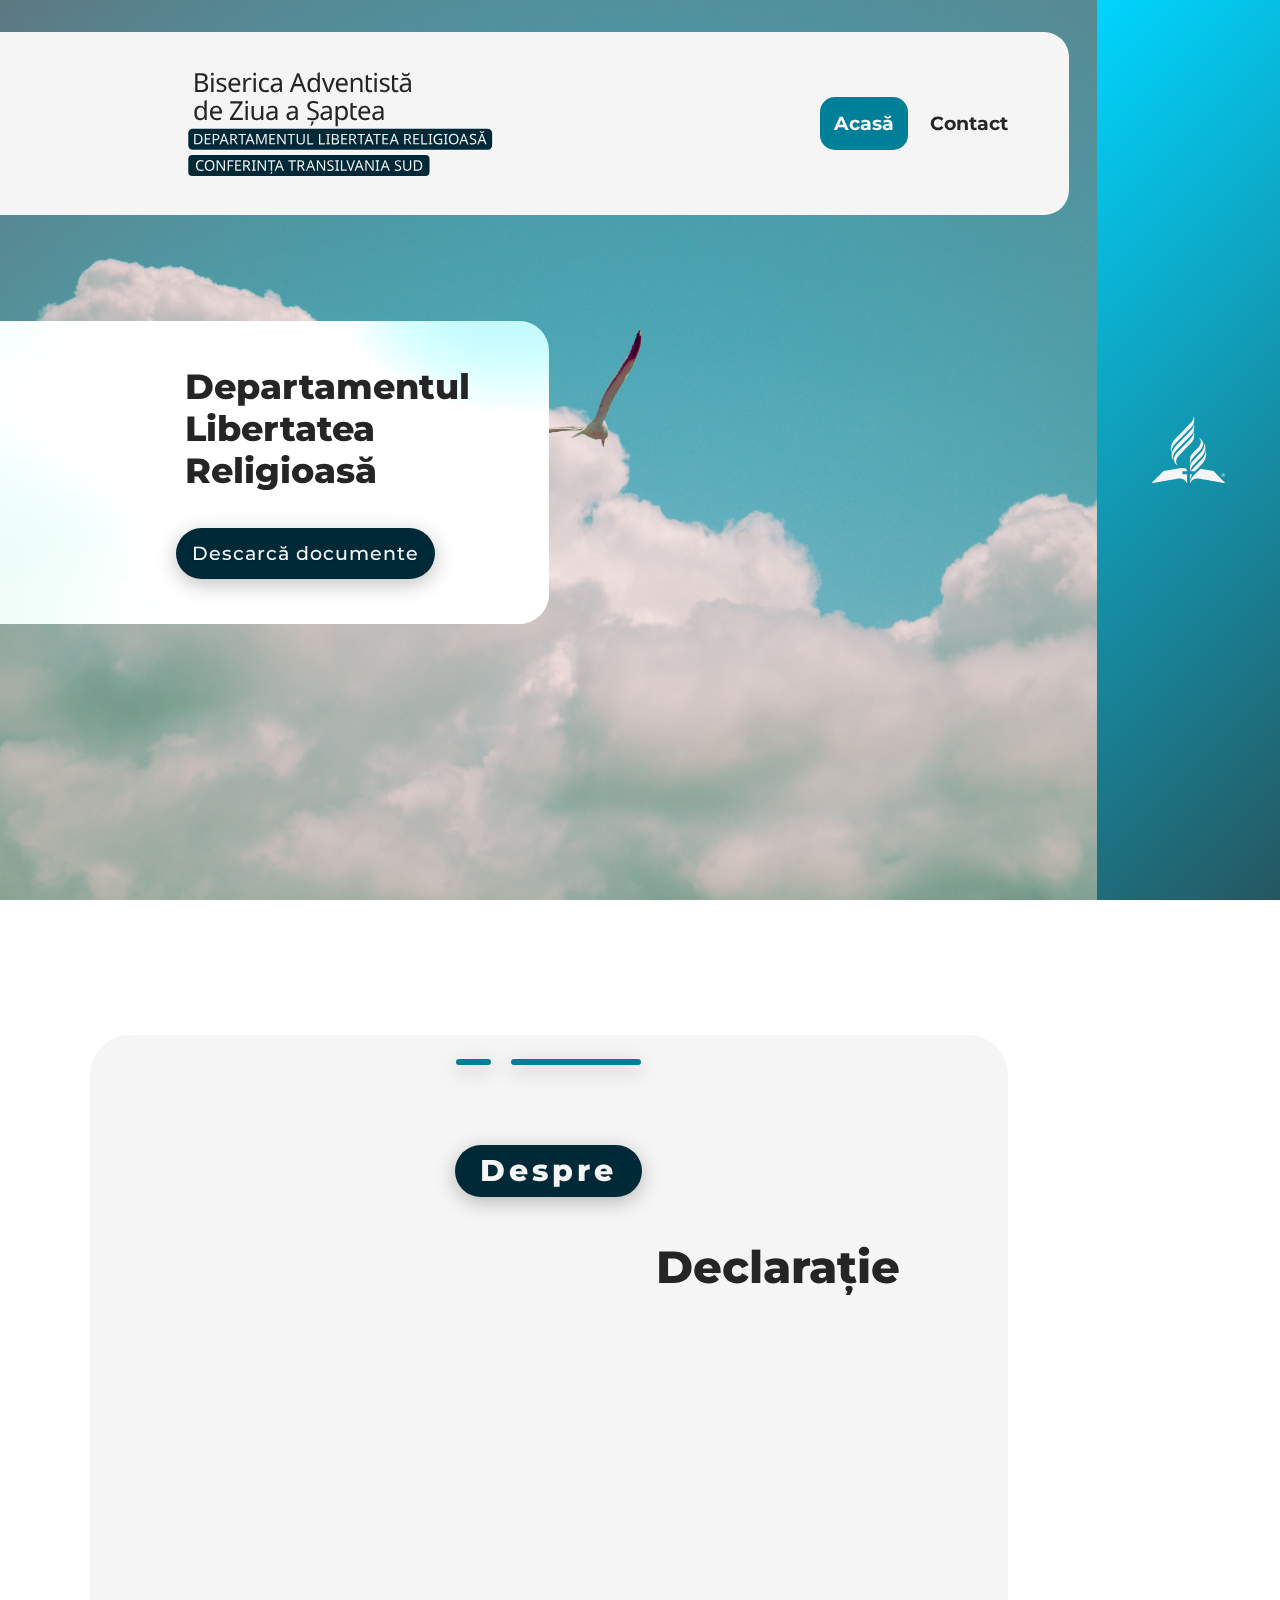
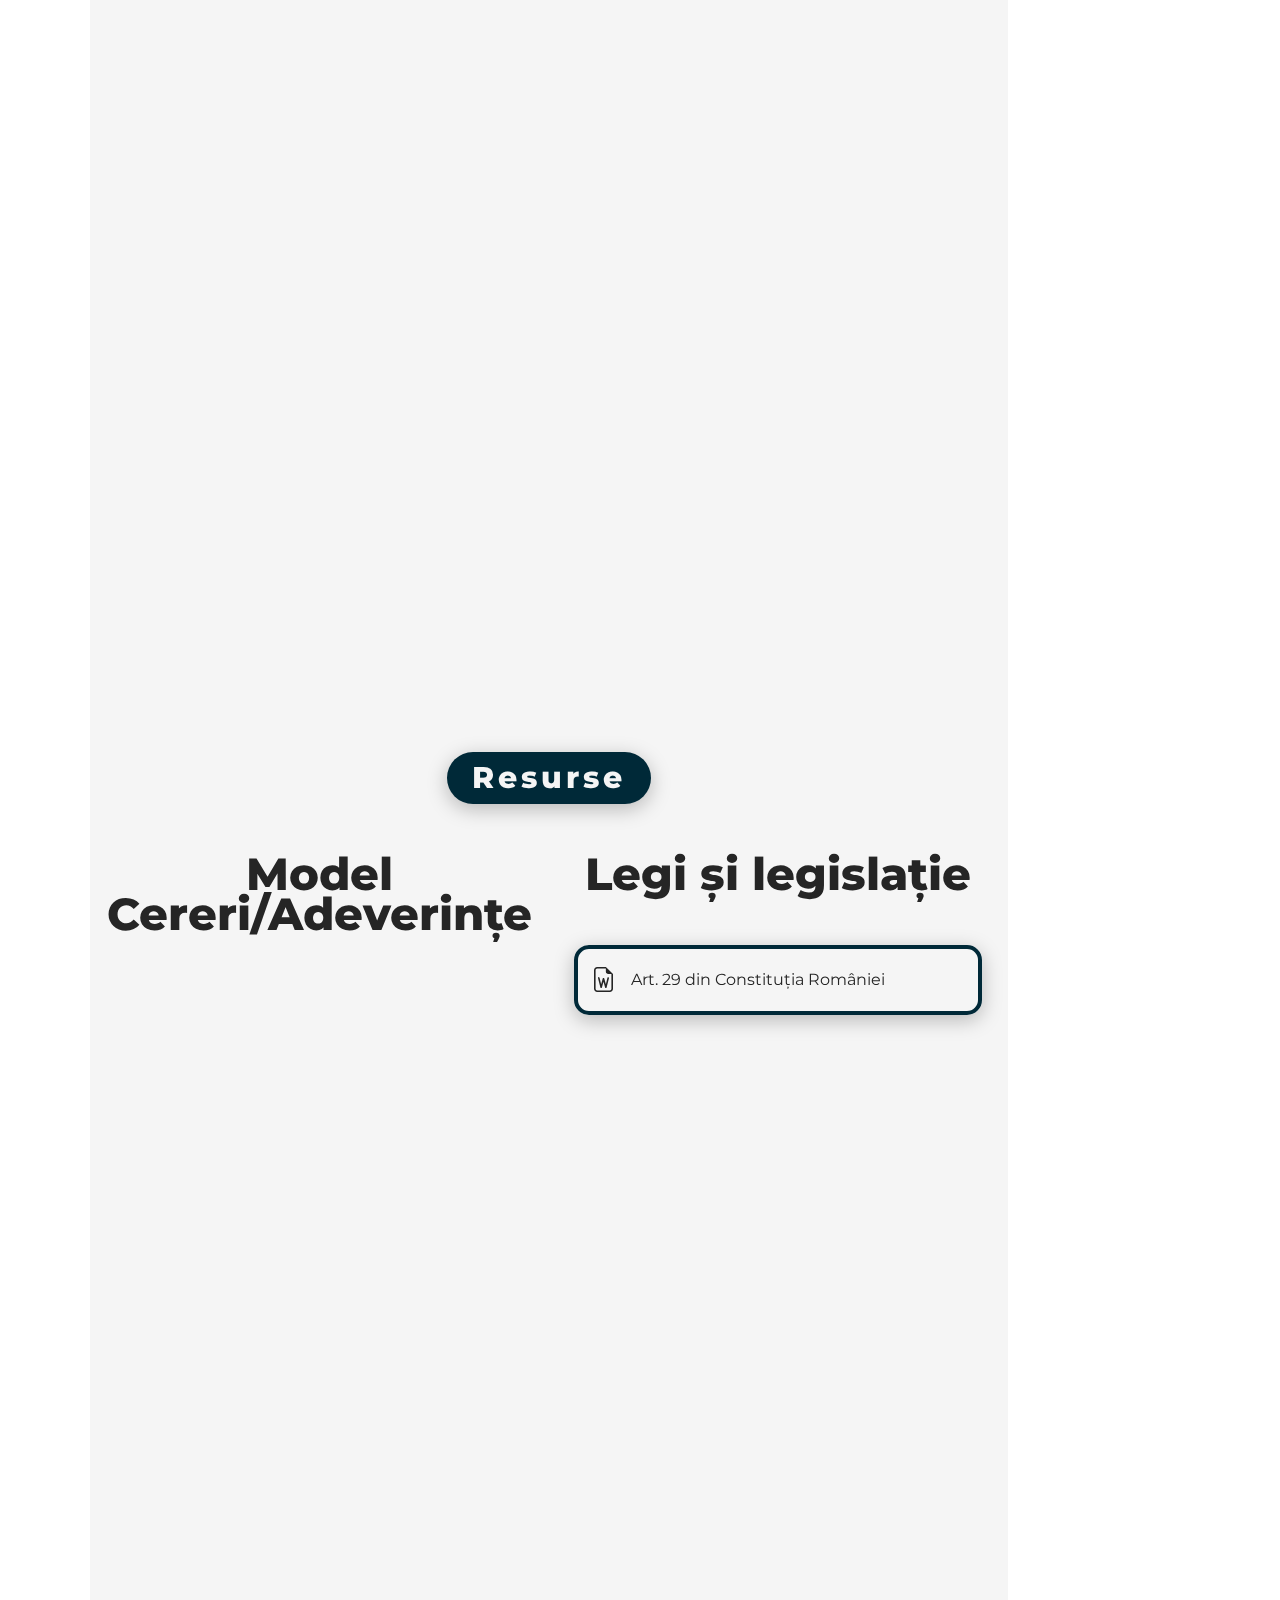
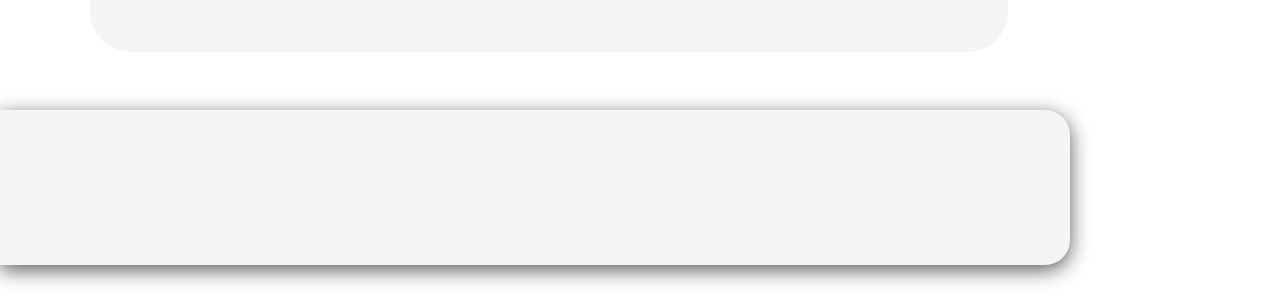
==== commit dfa85e2d: "fix scroll to top btn" ====
--- a/index.html
+++ b/index.html
@@ -101,8 +101,8 @@
             </div>
         </nav>
         <!-- Scroll To Top Button -->
-        <div class="scroll-to-top-container" id="scroll-to-top-btn">
-            <button type="button" class="scroll-to-top-btn">
+        <div class="scroll-to-top-container" id="scroll-to-top">
+            <button type="button" class="scroll-to-top">
                 <i class="bi bi-chevron-bar-up"></i>
             </button>
         </div>
--- a/css/styles.css
+++ b/css/styles.css
@@ -398,8 +398,7 @@
     margin: auto;
     color: #252525;
     background: #f5f5f5;
-    max-width: 1240px;
-    width: 95%;
+    border-radius: 40px;
 }
 
 /* --- Footer --- */
@@ -551,10 +550,9 @@
     border: none;
     height: 60px;
     width: 60px;
-    margin: 0 5px;
     z-index: 100;
-    bottom: 50px;
-    right: 1.5%;
+    bottom: 40px;
+    right: 15px;
     border-radius: 50px;
     opacity: 0;
     transform: translateY(150px);
@@ -562,7 +560,7 @@
     box-shadow: 0px 0px 20px rgba(0, 0, 0, 0.5);
 }
 
-.scroll-to-top-btn {
+.scroll-to-top {
     display: inline-block;
     position: fixed;
     border: none;
@@ -589,7 +587,7 @@
     transform: translateY(0px);
 }
 
-.scroll-to-top-btn:focus {
+.scroll-to-top:focus {
     outline: none;
 }
 
@@ -644,6 +642,10 @@
 
     .social-media-button {
         justify-content: center;
+    }
+
+    .all-sections {
+        margin: 7vw 0;
     }
 
     footer .col-bg-6,
@@ -657,14 +659,9 @@
     .useful-links-button {
         padding-bottom: 30px;
     }
-
-    .all-sections {
-        border-radius: 0;
-        width: 100%;
-    }
-}
-
-/* Small devices (landscape phones, 576px and up) */
+}
+
+/* Small devices (landscape phones, 576px and down) */
 @media (min-width: 576px) {
     .desktop-nav {
         visibility: hidden;
@@ -709,9 +706,8 @@
     .useful-links-button {
         padding-bottom: 30px;
     }
-
     .all-sections {
-        border-radius: 40px;
+        margin: 7vw 0;
     }
 }
 
@@ -742,6 +738,7 @@
     }
 }
 
+/* Large devices (desktops, 992px and down) */
 @media (max-width: 992px) {
     .useful-links-button {
         display: none;
@@ -774,6 +771,9 @@
     .useful-links-button {
         padding-bottom: 15px;
     }
+    .all-sections {
+        margin: 7vw;
+    }
 }
 
 /* Extra large devices (large desktops, 1200px and up) */
